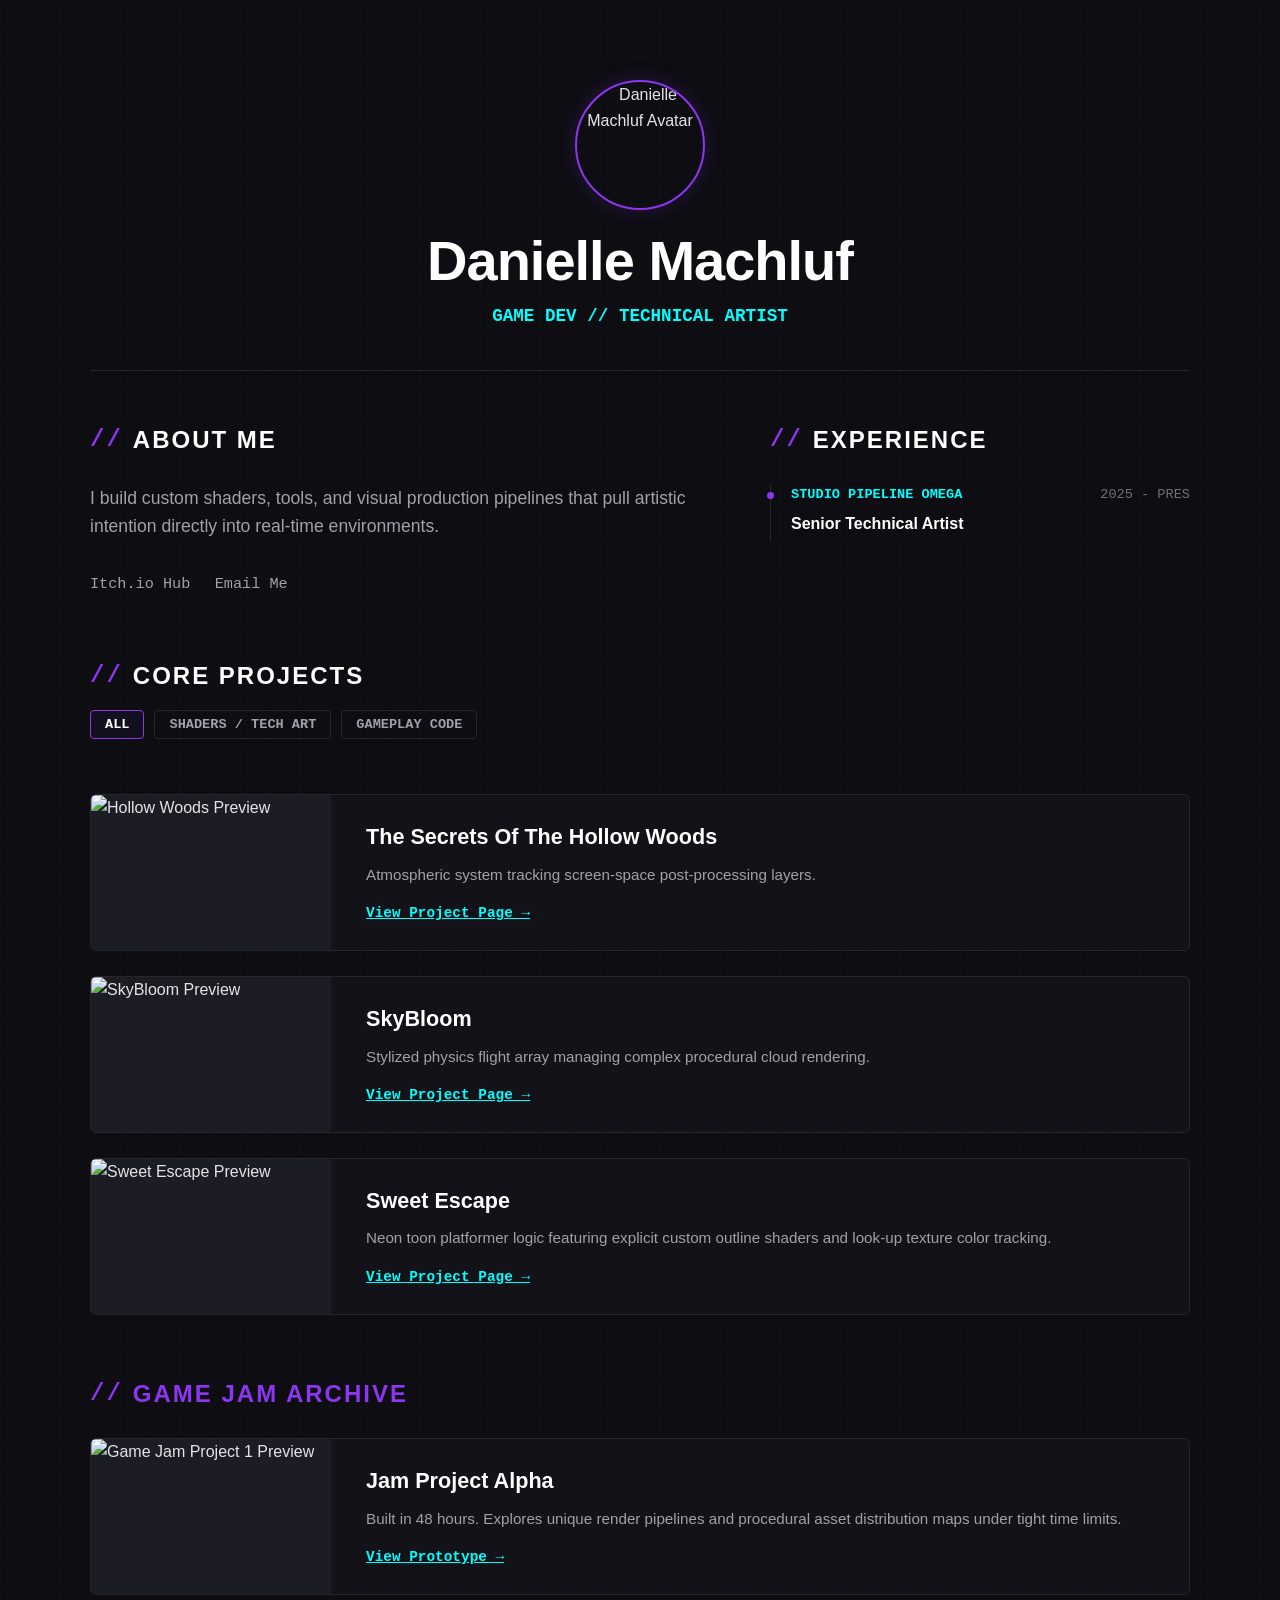
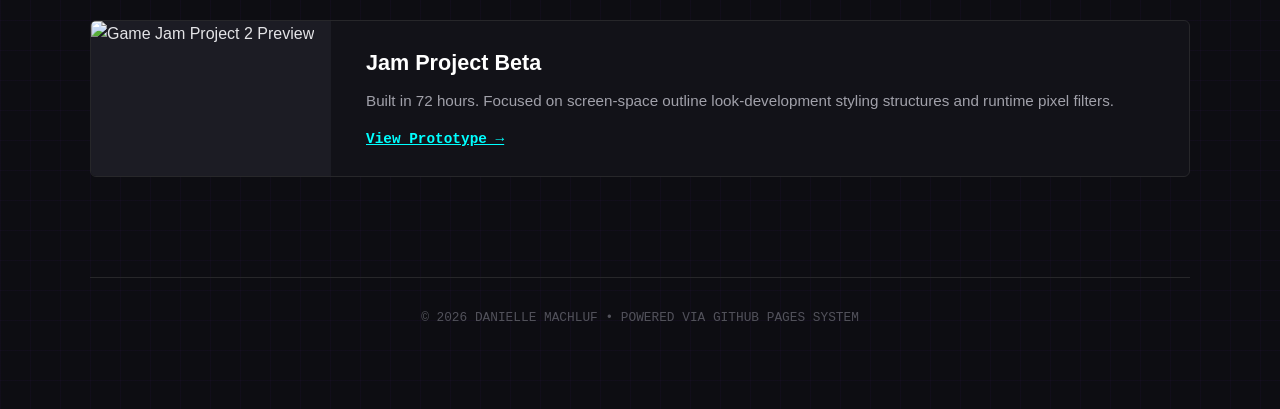
==== index.html @ 879dd8a0 "Update index.html" ====
<!DOCTYPE html>
<html lang="en">
<head>
    <meta charset="UTF-8">
    <meta name="viewport" content="width=device-width, initial-scale=1.0">
    <title>Danielle Machluf | Portfolio Hub</title>
    <link rel="stylesheet" href="style.css">
</head>
<body>
    <div class="portfolio-container">
        <!-- Top Branding Header -->
        <header>
            <div class="profile-avatar">
                <img src="assets/profile.jpg" alt="Danielle Machluf Avatar">
            </div>
            <div class="header-text">
                <h1>Danielle Machluf</h1>
                <div class="subtitle">Game Dev // Technical Artist</div>
            </div>
        </header>

        <!-- Intro & Experience Column Split -->
        <div class="intro-grid">
            <div class="intro-section">
                <h2>About Me</h2>
                <p class="bio-text">I build custom shaders, tools, and visual production pipelines that pull artistic intention directly into real-time environments.</p>
                <div class="matrix-links">
                    <a href="#" target="_blank">Itch.io Hub</a>
                    <a href="mailto:your-email@domain.com">Email Me</a>
                </div>
            </div>
            <div class="intro-section">
                <h2>Experience</h2>
                <div class="timeline-block">
                    <div class="timeline-node">
                        <div class="node-meta">
                            <span class="company-tag">STUDIO PIPELINE OMEGA</span>
                            <span class="date-tag">2025 - PRES</span>
                        </div>
                        <h4>Senior Technical Artist</h4>
                    </div>
                </div>
            </div>
        </div>

        <section>
            <div class="showcase-title">Core Projects</div>
            
            <!-- Portfolio Showcase & Filtering placed underneath the title header -->
            <div class="filter-terminal">
                <button class="filter-btn active" onclick="filterSelection('all')">ALL</button>
                <button class="filter-btn" onclick="filterSelection('shaders')">SHADERS / TECH ART</button>
                <button class="filter-btn" onclick="filterSelection('gameplay')">GAMEPLAY CODE</button>
            </div>

            <!-- Arcade Grid view layout -->
            <div class="arcade-grid">
                <div class="arcade-card filter-item shaders">
                    <div class="gif-thumbnail">
                        <img src="assets/hollow-woods.gif" alt="Hollow Woods Preview">
                    </div>
                    <div class="card-content">
                        <h3>The Secrets Of The Hollow Woods</h3>
                        <p>Atmospheric system tracking screen-space post-processing layers.</p>
                        <a href="hollow-woods.html" class="link-accent">View Project Page &rarr;</a>
                    </div>
                </div>

                <div class="arcade-card filter-item gameplay">
                    <div class="gif-thumbnail">
                        <img src="assets/skybloom.gif" alt="SkyBloom Preview">
                    </div>
                    <div class="card-content">
                        <h3>SkyBloom</h3>
                        <p>Stylized physics flight array managing complex procedural cloud rendering.</p>
                        <a href="skybloom.html" class="link-accent">View Project Page &rarr;</a>
                    </div>
                </div>

                <div class="arcade-card filter-item shaders">
                    <div class="gif-thumbnail">
                        <img src="assets/sweet-escape.gif" alt="Sweet Escape Preview">
                    </div>
                    <div class="card-content">
                        <h3>Sweet Escape</h3>
                        <p>Neon toon platformer logic featuring explicit custom outline shaders and look-up texture color tracking.</p>
                        <a href="sweet-escape.html" class="link-accent">View Project Page &rarr;</a>
                    </div>
                </div>
            </div>
        </section>

        <!-- Game Jam Archive System Row -->
        <section>
            <div class="showcase-title" style="color: #8d36f0;">Game Jam Archive</div>
            <div class="arcade-grid">
                <div class="arcade-card filter-item shaders">
                    <div class="gif-thumbnail">
                        <img src="assets/jam-project1.gif" alt="Game Jam Project 1 Preview">
                    </div>
                    <div class="card-content">
                        <h3>Jam Project Alpha</h3>
                        <p>Built in 48 hours. Explores unique render pipelines and procedural asset distribution maps under tight time limits.</p>
                        <a href="jam-alpha.html" class="link-accent">View Prototype &rarr;</a>
                    </div>
                </div>

                <div class="arcade-card filter-item gameplay">
                    <div class="gif-thumbnail">
                        <img src="assets/jam-project2.gif" alt="Game Jam Project 2 Preview">
                    </div>
                    <div class="card-content">
                        <h3>Jam Project Beta</h3>
                        <p>Built in 72 hours. Focused on screen-space outline look-development styling structures and runtime pixel filters.</p>
                        <a href="jam-beta.html" class="link-accent">View Prototype &rarr;</a>
                    </div>
                </div>
            </div>
        </section>

        <footer>
            © 2026 DANIELLE MACHLUF • POWERED VIA GITHUB PAGES SYSTEM
        </footer>
    </div>
    
    <script>
        function filterSelection(c) {
            var x = document.getElementsByClassName("filter-item");
            if (c == "all") c = "";
            for (var i = 0; i < x.length; i++) {
                x[i].classList.remove("show");
                if (x[i].className.indexOf(c) > -1) {
                    x[i].classList.add("show");
                }
            }
        }
        filterSelection("all");

        // Highlights the clicked button
        var btnContainer = document.querySelector(".filter-terminal");
        var btns = btnContainer.getElementsByClassName("filter-btn");
        for (var i = 0; i < btns.length; i++) {
            btns[i].addEventListener("click", function(){
                var current = btnContainer.getElementsByClassName("active");
                if (current.length > 0) {
                    current[0].classList.remove("active");
                }
                this.classList.add("active");
            });
        }
    </script>
</body>
</html>
---- style.css ----
/* ==========================================================================
   REFINE TECH ARTIST PORTFOLIO STRUCTURE
   ========================================================================== */

* {
    box-sizing: border-box;
    margin: 0;
    padding: 0;
}

body {
    background-color: #0d0d12;
    background-image: 
        linear-gradient(rgba(141, 54, 240, 0.04) 1px, transparent 1px),
        linear-gradient(90deg, rgba(141, 54, 240, 0.04) 1px, transparent 1px);
    background-size: 30px 30px;
    color: #e4e4e7;
    font-family: -apple-system, BlinkMacSystemFont, "Segoe UI", Roboto, Helvetica, Arial, sans-serif;
    line-height: 1.6;
    padding: 80px 20px;
    display: flex;
    justify-content: center;
}

.portfolio-container {
    max-width: 1100px;
    width: 100%;
}

/* Centered Header Layout & Circle Portrait */
header {
    display: flex;
    flex-direction: column;
    align-items: center;
    text-align: center;
    gap: 20px;
    padding-bottom: 40px;
    border-bottom: 1px solid #27272a;
    margin-bottom: 50px;
}

.profile-avatar {
    width: 130px;
    height: 130px;
    border: 2px solid #8d36f0;
    box-shadow: 0 0 20px rgba(141, 54, 240, 0.2);
    border-radius: 50%; /* Makes image a perfect circle */
    overflow: hidden;
    flex-shrink: 0;
}

.profile-avatar img {
    width: 100%;
    height: 100%;
    object-fit: cover;
}

.header-text h1 {
    font-size: 3.5rem;
    font-weight: 800;
    color: #fff;
    letter-spacing: -1px;
    line-height: 1.1;
    margin-bottom: 10px;
}

.subtitle {
    font-family: 'Courier New', monospace;
    font-size: 1.1rem;
    color: #00ffff;
    font-weight: bold;
    text-transform: uppercase;
}

/* Introduction & Experience Layout */
.intro-grid {
    display: grid;
    grid-template-columns: 1.2fr 0.8fr;
    gap: 50px;
    margin-bottom: 60px;
}

@media (max-width: 768px) {
    .intro-grid {
        grid-template-columns: 1fr;
        gap: 40px;
    }
}

.intro-section h2, .showcase-title {
    font-size: 1.5rem;
    font-weight: 700;
    text-transform: uppercase;
    letter-spacing: 2px;
    color: #fff;
    margin-bottom: 25px;
    display: flex;
    align-items: center;
    gap: 10px;
}

.intro-section h2::before, .showcase-title::before {
    content: '//';
    color: #8d36f0;
    font-family: 'Courier New', monospace;
}

.bio-text {
    font-size: 1.1rem;
    color: #a1a1aa;
    margin-bottom: 30px;
}

/* Timeline Layout */
.timeline-block {
    display: flex;
    flex-direction: column;
    gap: 25px;
}

.timeline-node {
    position: relative;
    padding-left: 20px;
    border-left: 1px solid #27272a;
}

.timeline-node::before {
    content: '';
    position: absolute;
    left: -4px;
    top: 8px;
    width: 7px;
    height: 7px;
    background-color: #8d36f0;
    border-radius: 50%;
}

.node-meta {
    display: flex;
    justify-content: space-between;
    font-size: 0.85rem;
    font-family: 'Courier New', monospace;
    margin-bottom: 5px;
}

.company-tag { color: #00ffff; font-weight: bold; }
.date-tag { color: #71717a; }
.timeline-node h4 { color: #fff; font-size: 1rem; margin-bottom: 5px; }

/* Filter Console placement details */
.filter-terminal {
    display: flex;
    gap: 10px;
    margin-bottom: 35px;
    margin-top: -10px; /* Snugs it closely up under the title */
    flex-wrap: wrap;
    padding-bottom: 20px;
}

.filter-btn {
    background: transparent;
    color: #a1a1aa;
    border: 1px solid #27272a;
    padding: 6px 14px;
    border-radius: 4px;
    font-family: 'Courier New', monospace;
    font-size: 0.85rem;
    font-weight: bold;
    cursor: pointer;
    transition: all 0.2s ease;
}

.filter-btn:hover, .filter-btn.active {
    color: #fff;
    border-color: #8d36f0;
    background-color: #12101e;
}

/* Horizontal Card Grid Layout with thumbnail slot */
.arcade-grid {
    display: grid;
    grid-template-columns: 1fr; /* Stacks cards linearly for horizontal span layout */
    gap: 25px;
    margin-bottom: 60px;
}

.filter-item { display: none; }
.filter-item.show { display: flex; }

.arcade-card {
    background: #121218;
    border: 1px solid #27272a;
    border-radius: 6px;
    overflow: hidden;
    text-decoration: none;
    display: flex; /* Aligns thumbnail next to content */
    align-items: stretch;
    transition: all 0.3s cubic-bezier(0.25, 0.8, 0.25, 1);
}

@media (max-width: 640px) {
    .arcade-card {
        flex-direction: column; /* Stack thumbnail on small screens */
    }
    .gif-thumbnail {
        width: 100% !important;
        height: 160px;
    }
}

.arcade-card:hover {
    transform: translateX(4px); /* Interactive slide effect */
    border-color: #8d36f0;
    box-shadow: 0 10px 30px rgba(141, 54, 240, 0.15);
}

.gif-thumbnail {
    width: 240px; /* Generous explicit width space for video/gif */
    background: #1c1c24;
    overflow: hidden;
    position: relative;
    flex-shrink: 0;
}

.gif-thumbnail img {
    width: 100%;
    height: 100%;
    object-fit: cover;
    transition: transform 0.5s ease;
}

.arcade-card:hover .gif-thumbnail img {
    transform: scale(1.04);
}

.card-content {
    padding: 25px;
    padding-left: 35px; /* Adds the requested empty breathing layout space to the right of thumbnail */
    display: flex;
    flex-direction: column;
    justify-content: center;
}

.arcade-card h3 {
    color: #fff;
    font-size: 1.35rem;
    font-weight: 600;
    margin-bottom: 8px;
}

.arcade-card p {
    color: #a1a1aa;
    font-size: 0.95rem;
    margin-bottom: 15px;
}

.link-accent {
    color: #00ffff;
    font-family: 'Courier New', monospace;
    font-weight: bold;
    font-size: 0.9rem;
}

.matrix-links a {
    color: #a1a1aa;
    text-decoration: none;
    font-family: 'Courier New', monospace;
    font-size: 0.95rem;
    display: inline-block;
    margin-right: 20px;
}
.matrix-links a:hover { color: #00ffff; }

footer {
    margin-top: 100px;
    text-align: center;
    font-family: 'Courier New', monospace;
    font-size: 0.8rem;
    color: #52525b;
    border-top: 1px solid #27272a;
    padding-top: 30px;
}
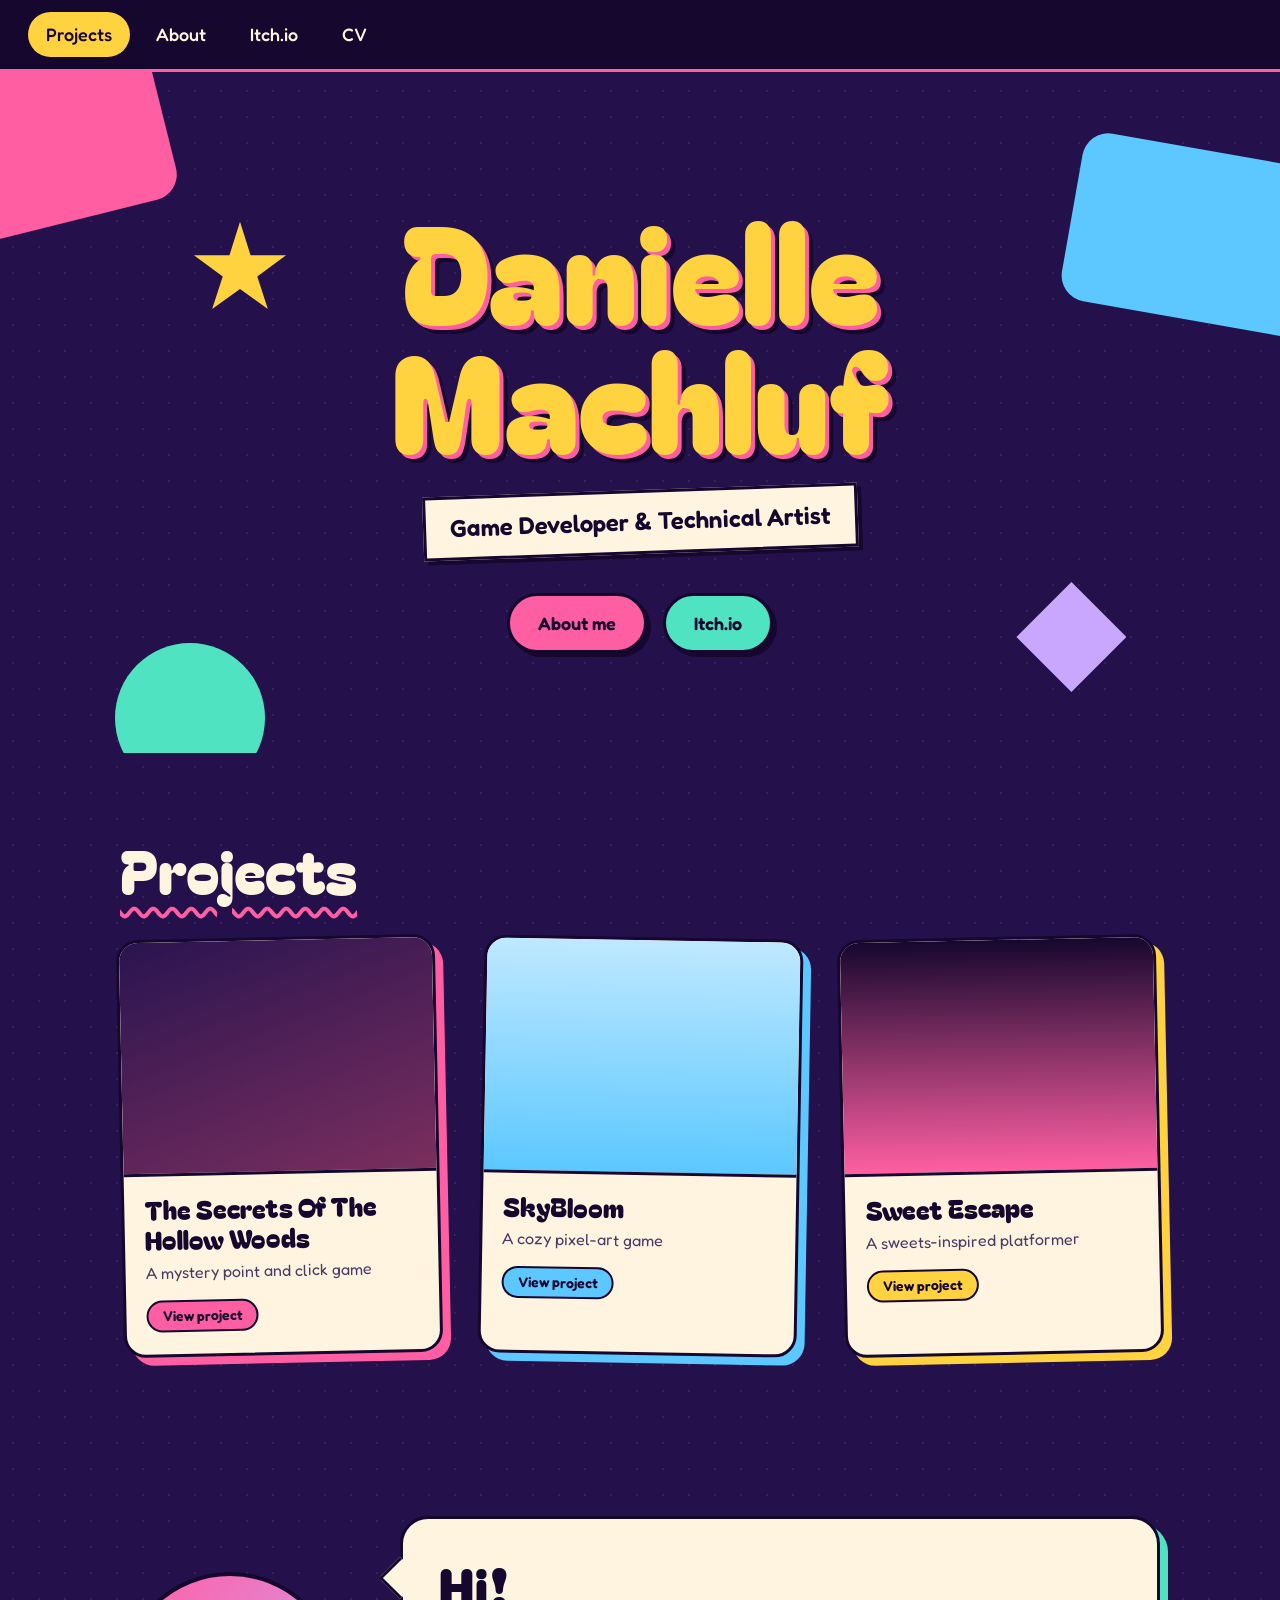
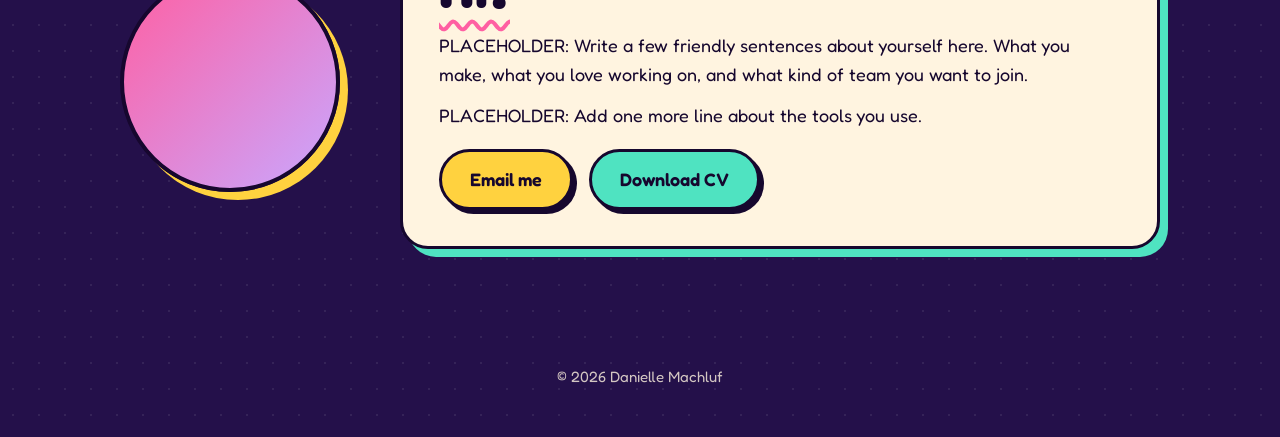
==== commit 95feade0: "Update index.html" ====
--- a/index.html
+++ b/index.html
@@ -1,153 +1,81 @@
 <!DOCTYPE html>
 <html lang="en">
 <head>
-    <meta charset="UTF-8">
-    <meta name="viewport" content="width=device-width, initial-scale=1.0">
-    <title>Danielle Machluf | Portfolio Hub</title>
-    <link rel="stylesheet" href="style.css">
+<meta charset="UTF-8">
+<meta name="viewport" content="width=device-width, initial-scale=1.0">
+<title>Danielle Machluf | Game Developer &amp; Technical Artist</title>
+<link rel="preconnect" href="https://fonts.googleapis.com">
+<link rel="preconnect" href="https://fonts.gstatic.com" crossorigin>
+<link href="https://fonts.googleapis.com/css2?family=Bagel+Fat+One&family=Fredoka:wght@400;500;600&display=swap" rel="stylesheet">
+<link rel="stylesheet" href="style.css">
 </head>
 <body>
-    <div class="portfolio-container">
-        <!-- Top Branding Header -->
-        <header>
-            <div class="profile-avatar">
-                <img src="assets/profile.jpg" alt="Danielle Machluf Avatar">
-            </div>
-            <div class="header-text">
-                <h1>Danielle Machluf</h1>
-                <div class="subtitle">Game Dev // Technical Artist</div>
-            </div>
-        </header>
+<!--
+  HOW TO EDIT THIS PAGE (you only ever change the words and file names):
+  1. Text: change the words between the tags, e.g. <h3>YOUR TITLE</h3>.
+  2. Images: put pictures/GIFs in a folder called "assets" and change the file name
+     after "url(assets/" in each card. Until the file exists you see a colored placeholder.
+  3. Links: change the web address inside href="..." (Itch.io, email, CV).
+-->
+<nav>
+  <a href="#projects" class="on">Projects</a>
+  <a href="#about">About</a>
+  <a href="https://itch.io" target="_blank" rel="noopener">Itch.io</a>
+  <a href="cv.pdf" target="_blank" rel="noopener">CV</a>
+</nav>
 
-        <!-- Intro & Experience Column Split -->
-        <div class="intro-grid">
-            <div class="intro-section">
-                <h2>About Me</h2>
-                <p class="bio-text">I build custom shaders, tools, and visual production pipelines that pull artistic intention directly into real-time environments.</p>
-                <div class="matrix-links">
-                    <a href="#" target="_blank">Itch.io Hub</a>
-                    <a href="mailto:your-email@domain.com">Email Me</a>
-                </div>
-            </div>
-            <div class="intro-section">
-                <h2>Experience</h2>
-                <div class="timeline-block">
-                    <div class="timeline-node">
-                        <div class="node-meta">
-                            <span class="company-tag">STUDIO PIPELINE OMEGA</span>
-                            <span class="date-tag">2025 - PRES</span>
-                        </div>
-                        <h4>Senior Technical Artist</h4>
-                    </div>
-                </div>
-            </div>
+<header class="hero">
+  <div class="deco d1" aria-hidden="true"></div><div class="deco d2" aria-hidden="true"></div>
+  <div class="deco d3" aria-hidden="true"></div><div class="deco d4" aria-hidden="true"></div>
+  <div class="deco d5" aria-hidden="true"></div>
+  <h1>Danielle<br>Machluf</h1>
+  <div class="tape">Game Developer &amp; Technical Artist</div>
+  <div class="btns">
+    <a class="btn" href="#about">About me</a>
+    <a class="btn mint" href="https://itch.io" target="_blank" rel="noopener">Itch.io</a>
+  </div>
+</header>
+
+<main class="wrap">
+  <section id="projects">
+    <h2>Projects</h2>
+    <div class="grid">
+
+      <!-- PROJECT CARD: copy a whole <a>...</a> block to add another project -->
+      <a class="card" href="hollow-woods.html" style="--accent:#FF5FA2">
+        <div class="thumb" style="--img:url(assets/hollow-woods.gif);--fb:linear-gradient(160deg,#2A1450,#7A2E5E)"></div>
+        <div class="info"><h3>The Secrets Of The Hollow Woods</h3><p>A mystery point and click game</p><span class="chip">View project</span></div>
+      </a>
+
+      <a class="card" href="skybloom.html" style="--accent:#5CC8FF">
+        <div class="thumb" style="--img:url(assets/skybloom.gif);--fb:linear-gradient(180deg,#BFE8FF,#5CC8FF)"></div>
+        <div class="info"><h3>SkyBloom</h3><p>A cozy pixel-art game</p><span class="chip">View project</span></div>
+      </a>
+
+      <a class="card" href="sweet-escape.html" style="--accent:#FFD23F">
+        <div class="thumb" style="--img:url(assets/sweet-escape.gif);--fb:linear-gradient(180deg,#16072E,#FF5FA2)"></div>
+        <div class="info"><h3>Sweet Escape</h3><p>A sweets-inspired platformer</p><span class="chip">View project</span></div>
+      </a>
+
+    </div>
+  </section>
+
+  <section id="about">
+    <div class="about">
+      <div class="avatar" role="img" aria-label="Photo of Danielle"></div>
+      <div class="bubble">
+        <h2>Hi!</h2>
+        <p>PLACEHOLDER: Write a few friendly sentences about yourself here. What you make, what you love working on, and what kind of team you want to join.</p>
+        <p>PLACEHOLDER: Add one more line about the tools you use.</p>
+        <div class="btns">
+          <a class="btn yellow" href="mailto:your-email@example.com">Email me</a>
+          <a class="btn mint" href="cv.pdf" target="_blank" rel="noopener">Download CV</a>
         </div>
+      </div>
+    </div>
+  </section>
+</main>
 
-        <section>
-            <div class="showcase-title">Core Projects</div>
-            
-            <!-- Portfolio Showcase & Filtering placed underneath the title header -->
-            <div class="filter-terminal">
-                <button class="filter-btn active" onclick="filterSelection('all')">ALL</button>
-                <button class="filter-btn" onclick="filterSelection('shaders')">SHADERS / TECH ART</button>
-                <button class="filter-btn" onclick="filterSelection('gameplay')">GAMEPLAY CODE</button>
-            </div>
-
-            <!-- Arcade Grid view layout -->
-            <div class="arcade-grid">
-                <div class="arcade-card filter-item shaders">
-                    <div class="gif-thumbnail">
-                        <img src="assets/hollow-woods.gif" alt="Hollow Woods Preview">
-                    </div>
-                    <div class="card-content">
-                        <h3>The Secrets Of The Hollow Woods</h3>
-                        <p>Atmospheric system tracking screen-space post-processing layers.</p>
-                        <a href="hollow-woods.html" class="link-accent">View Project Page &rarr;</a>
-                    </div>
-                </div>
-
-                <div class="arcade-card filter-item gameplay">
-                    <div class="gif-thumbnail">
-                        <img src="assets/skybloom.gif" alt="SkyBloom Preview">
-                    </div>
-                    <div class="card-content">
-                        <h3>SkyBloom</h3>
-                        <p>Stylized physics flight array managing complex procedural cloud rendering.</p>
-                        <a href="skybloom.html" class="link-accent">View Project Page &rarr;</a>
-                    </div>
-                </div>
-
-                <div class="arcade-card filter-item shaders">
-                    <div class="gif-thumbnail">
-                        <img src="assets/sweet-escape.gif" alt="Sweet Escape Preview">
-                    </div>
-                    <div class="card-content">
-                        <h3>Sweet Escape</h3>
-                        <p>Neon toon platformer logic featuring explicit custom outline shaders and look-up texture color tracking.</p>
-                        <a href="sweet-escape.html" class="link-accent">View Project Page &rarr;</a>
-                    </div>
-                </div>
-            </div>
-        </section>
-
-        <!-- Game Jam Archive System Row -->
-        <section>
-            <div class="showcase-title" style="color: #8d36f0;">Game Jam Archive</div>
-            <div class="arcade-grid">
-                <div class="arcade-card filter-item shaders">
-                    <div class="gif-thumbnail">
-                        <img src="assets/jam-project1.gif" alt="Game Jam Project 1 Preview">
-                    </div>
-                    <div class="card-content">
-                        <h3>Jam Project Alpha</h3>
-                        <p>Built in 48 hours. Explores unique render pipelines and procedural asset distribution maps under tight time limits.</p>
-                        <a href="jam-alpha.html" class="link-accent">View Prototype &rarr;</a>
-                    </div>
-                </div>
-
-                <div class="arcade-card filter-item gameplay">
-                    <div class="gif-thumbnail">
-                        <img src="assets/jam-project2.gif" alt="Game Jam Project 2 Preview">
-                    </div>
-                    <div class="card-content">
-                        <h3>Jam Project Beta</h3>
-                        <p>Built in 72 hours. Focused on screen-space outline look-development styling structures and runtime pixel filters.</p>
-                        <a href="jam-beta.html" class="link-accent">View Prototype &rarr;</a>
-                    </div>
-                </div>
-            </div>
-        </section>
-
-        <footer>
-            © 2026 DANIELLE MACHLUF • POWERED VIA GITHUB PAGES SYSTEM
-        </footer>
-    </div>
-    
-    <script>
-        function filterSelection(c) {
-            var x = document.getElementsByClassName("filter-item");
-            if (c == "all") c = "";
-            for (var i = 0; i < x.length; i++) {
-                x[i].classList.remove("show");
-                if (x[i].className.indexOf(c) > -1) {
-                    x[i].classList.add("show");
-                }
-            }
-        }
-        filterSelection("all");
-
-        // Highlights the clicked button
-        var btnContainer = document.querySelector(".filter-terminal");
-        var btns = btnContainer.getElementsByClassName("filter-btn");
-        for (var i = 0; i < btns.length; i++) {
-            btns[i].addEventListener("click", function(){
-                var current = btnContainer.getElementsByClassName("active");
-                if (current.length > 0) {
-                    current[0].classList.remove("active");
-                }
-                this.classList.add("active");
-            });
-        }
-    </script>
+<footer>© 2026 Danielle Machluf</footer>
 </body>
 </html>
--- a/style.css
+++ b/style.css
@@ -1,282 +1,89 @@
-/* ==========================================================================
-   REFINE TECH ARTIST PORTFOLIO STRUCTURE
-   ========================================================================== */
+/* ===== COLORS: change these and the whole site changes ===== */
+:root{
+  --bg:#24104A; --ink:#16072E; --cream:#FFF4E0;
+  --pink:#FF5FA2; --yellow:#FFD23F; --mint:#4FE3C1; --sky:#5CC8FF; --lilac:#C9A7FF;
+  --accent:var(--pink);
+  --display:"Bagel Fat One","Fredoka","Trebuchet MS",system-ui,sans-serif;
+  --body:"Fredoka","Trebuchet MS",system-ui,sans-serif;
+}
+*,*::before,*::after{box-sizing:border-box}
+html{scroll-behavior:smooth;scroll-padding-top:70px}
+body{margin:0;background:var(--bg) radial-gradient(rgba(255,255,255,.08) 1.5px,transparent 1.5px) 0 0/26px 26px;color:var(--cream);font:400 18px/1.6 var(--body);overflow-x:hidden}
+a{color:inherit}
+:focus-visible{outline:3px solid var(--yellow);outline-offset:3px}
+.wrap{max-width:1120px;margin:0 auto;padding:0 clamp(16px,4vw,40px)}
 
-* {
-    box-sizing: border-box;
-    margin: 0;
-    padding: 0;
-}
+/* ===== Top bar ===== */
+nav{position:sticky;top:0;z-index:20;display:flex;gap:8px;align-items:center;padding:12px clamp(14px,3vw,28px);background:var(--ink);border-bottom:3px solid var(--pink);overflow-x:auto}
+nav a{flex:none;text-decoration:none;font-weight:500;padding:6px 16px;border-radius:999px;border:2px solid transparent}
+nav a:hover{border-color:var(--yellow);color:var(--yellow)}
+nav a.on{background:var(--yellow);color:var(--ink)}
 
-body {
-    background-color: #0d0d12;
-    background-image: 
-        linear-gradient(rgba(141, 54, 240, 0.04) 1px, transparent 1px),
-        linear-gradient(90deg, rgba(141, 54, 240, 0.04) 1px, transparent 1px);
-    background-size: 30px 30px;
-    color: #e4e4e7;
-    font-family: -apple-system, BlinkMacSystemFont, "Segoe UI", Roboto, Helvetica, Arial, sans-serif;
-    line-height: 1.6;
-    padding: 80px 20px;
-    display: flex;
-    justify-content: center;
-}
+/* ===== Buttons and labels ===== */
+.btns{display:flex;gap:16px;justify-content:center;flex-wrap:wrap}
+.btn{display:inline-block;padding:13px 28px;border-radius:999px;border:3px solid var(--ink);background:var(--pink);color:var(--ink);font-weight:600;text-decoration:none;box-shadow:4px 4px 0 var(--ink);transition:transform .15s,box-shadow .15s}
+.btn:hover{transform:translate(-2px,-2px);box-shadow:6px 6px 0 var(--ink)}
+.btn.mint{background:var(--mint)} .btn.yellow{background:var(--yellow)}
+.tape{display:inline-block;padding:10px 24px;background:var(--cream);color:var(--ink);border:3px solid var(--ink);font-weight:600;font-size:clamp(17px,2.4vw,24px);transform:rotate(-2deg);box-shadow:4px 4px 0 var(--ink)}
+h2{font-family:var(--display);font-weight:400;font-size:clamp(36px,6vw,60px);line-height:1.2;margin:0 0 32px;text-decoration:underline wavy var(--accent) 4px;text-underline-offset:12px}
+section{padding:clamp(40px,7vw,80px) 0}
 
-.portfolio-container {
-    max-width: 1100px;
-    width: 100%;
-}
+/* ===== Home: top of the page ===== */
+.hero{position:relative;text-align:center;padding:clamp(64px,12vw,130px) 20px clamp(56px,9vw,100px);overflow:hidden}
+.hero>*:not(.deco){position:relative;z-index:2}
+.hero h1{font-family:var(--display);font-weight:400;font-size:clamp(52px,11.5vw,136px);line-height:.95;margin:0;color:var(--yellow);text-shadow:4px 4px 0 var(--pink),8px 8px 0 var(--ink)}
+.hero .tape{margin:30px 0 38px}
+.deco{position:absolute;z-index:1;pointer-events:none;animation:bob 6s ease-in-out infinite}
+.d1{width:210px;height:210px;background:var(--pink);top:-60px;left:-50px;transform:rotate(-14deg);border-radius:26px}
+.d2{width:300px;height:170px;background:var(--sky);top:12%;right:-90px;transform:rotate(10deg);border-radius:26px;animation-delay:-2s}
+.d3{width:150px;height:150px;background:var(--mint);bottom:-40px;left:9%;border-radius:50%;animation-delay:-4s}
+.d4{width:96px;height:96px;background:var(--yellow);top:22%;left:15%;clip-path:polygon(50% 0,61% 35%,98% 35%,68% 57%,79% 91%,50% 70%,21% 91%,32% 57%,2% 35%,39% 35%);animation-delay:-1s}
+.d5{width:110px;height:110px;background:var(--lilac);bottom:9%;right:12%;clip-path:polygon(50% 0,100% 50%,50% 100%,0 50%);animation-delay:-3s}
+@keyframes bob{50%{translate:0 -12px}}
 
-/* Centered Header Layout & Circle Portrait */
-header {
-    display: flex;
-    flex-direction: column;
-    align-items: center;
-    text-align: center;
-    gap: 20px;
-    padding-bottom: 40px;
-    border-bottom: 1px solid #27272a;
-    margin-bottom: 50px;
-}
+/* ===== Project cards (home) ===== */
+.grid{display:grid;grid-template-columns:repeat(auto-fit,minmax(min(100%,290px),1fr));gap:clamp(26px,3.5vw,42px)}
+.card{display:flex;flex-direction:column;text-decoration:none;color:var(--ink);background:var(--cream);border:3px solid var(--ink);border-radius:22px;overflow:hidden;box-shadow:8px 8px 0 var(--accent);transition:transform .2s,box-shadow .2s}
+.card:nth-child(odd){transform:rotate(-1.2deg)}
+.card:nth-child(even){transform:rotate(1deg)}
+.card:hover{transform:rotate(0) translateY(-6px);box-shadow:12px 14px 0 var(--accent)}
+.thumb{aspect-ratio:4/3;background:var(--img) center/cover,var(--fb);border-bottom:3px solid var(--ink)}
+.info{padding:18px 20px 22px}
+.info h3{font-family:var(--display);font-weight:400;font-size:26px;line-height:1.15;margin:0 0 6px}
+.info p{margin:0 0 14px;font-size:16px;color:#4A3A66}
+.chip{display:inline-block;background:var(--accent);border:2px solid var(--ink);border-radius:999px;padding:3px 14px;font-weight:600;font-size:14px}
 
-.profile-avatar {
-    width: 130px;
-    height: 130px;
-    border: 2px solid #8d36f0;
-    box-shadow: 0 0 20px rgba(141, 54, 240, 0.2);
-    border-radius: 50%; /* Makes image a perfect circle */
-    overflow: hidden;
-    flex-shrink: 0;
-}
+/* ===== About ===== */
+.about{display:flex;gap:clamp(28px,5vw,60px);align-items:center;flex-wrap:wrap}
+.avatar{flex:none;width:clamp(150px,22vw,220px);aspect-ratio:1;border-radius:50%;border:4px solid var(--ink);box-shadow:8px 8px 0 var(--yellow);background:url(assets/profile.jpg) center/cover,linear-gradient(135deg,var(--pink),var(--lilac))}
+.bubble{position:relative;flex:1 1 320px;background:var(--cream);color:var(--ink);border:3px solid var(--ink);border-radius:28px;padding:clamp(22px,4vw,36px);box-shadow:8px 8px 0 var(--mint)}
+.bubble::before{content:"";position:absolute;left:-18px;top:44px;width:30px;height:30px;background:var(--cream);border-left:3px solid var(--ink);border-bottom:3px solid var(--ink);transform:rotate(45deg)}
+.bubble h2{font-size:clamp(34px,5vw,52px);margin-bottom:14px}
+.bubble p{margin:0 0 12px}
+.bubble .btns{justify-content:flex-start;margin-top:20px}
+@media (max-width:700px){.bubble::before{display:none}}
 
-.profile-avatar img {
-    width: 100%;
-    height: 100%;
-    object-fit: cover;
-}
+/* ===== Project pages ===== */
+.proj{padding-top:28px;padding-bottom:60px}
+.back{display:inline-block;margin-bottom:18px;text-decoration:none;font-weight:500;padding:6px 16px;border-radius:999px;border:2px solid var(--cream)}
+.back:hover{background:var(--cream);color:var(--ink)}
+.proj h1{font-family:var(--display);font-weight:400;font-size:clamp(40px,8vw,92px);line-height:1;margin:0;color:var(--accent);text-shadow:4px 4px 0 var(--ink)}
+.proj .tape{margin:22px 0 34px}
+.frame{border:4px solid var(--ink);border-radius:24px;aspect-ratio:16/9;background:var(--img) center/cover,var(--fb);box-shadow:10px 10px 0 var(--accent)}
+.meta{display:flex;flex-wrap:wrap;gap:16px;margin:44px 0 0;padding:0;list-style:none}
+.meta li{background:var(--cream);color:var(--ink);border:3px solid var(--ink);border-radius:16px;padding:8px 18px;box-shadow:4px 4px 0 var(--accent);font-weight:500}
+.meta b{display:block;font-size:13px;opacity:.65;font-weight:500}
+.note{max-width:760px;margin:44px 0;background:var(--cream);color:var(--ink);border:3px solid var(--ink);border-radius:24px;padding:clamp(22px,4vw,36px);box-shadow:8px 8px 0 var(--accent)}
+.note h2{font-size:clamp(28px,4vw,40px);margin-bottom:16px}
+.note p,.note li{margin:0 0 12px}
+.note ul{padding-left:22px;margin:0 0 6px}
+.gallery{display:grid;grid-template-columns:repeat(auto-fit,minmax(min(100%,340px),1fr));gap:28px}
+.gallery .frame{box-shadow:6px 6px 0 var(--accent)}
+.next{display:block;margin-top:60px;padding:26px;text-align:center;text-decoration:none;background:var(--accent);color:var(--ink);border:3px solid var(--ink);border-radius:24px;box-shadow:8px 8px 0 var(--ink);transition:transform .2s}
+.next:hover{transform:translateY(-4px)}
+.next span{display:block;font-weight:500}
+.next strong{font-family:var(--display);font-weight:400;font-size:clamp(24px,4vw,36px)}
+footer{text-align:center;padding:36px 20px 48px;opacity:.8;font-size:15px}
 
-.header-text h1 {
-    font-size: 3.5rem;
-    font-weight: 800;
-    color: #fff;
-    letter-spacing: -1px;
-    line-height: 1.1;
-    margin-bottom: 10px;
-}
-
-.subtitle {
-    font-family: 'Courier New', monospace;
-    font-size: 1.1rem;
-    color: #00ffff;
-    font-weight: bold;
-    text-transform: uppercase;
-}
-
-/* Introduction & Experience Layout */
-.intro-grid {
-    display: grid;
-    grid-template-columns: 1.2fr 0.8fr;
-    gap: 50px;
-    margin-bottom: 60px;
-}
-
-@media (max-width: 768px) {
-    .intro-grid {
-        grid-template-columns: 1fr;
-        gap: 40px;
-    }
-}
-
-.intro-section h2, .showcase-title {
-    font-size: 1.5rem;
-    font-weight: 700;
-    text-transform: uppercase;
-    letter-spacing: 2px;
-    color: #fff;
-    margin-bottom: 25px;
-    display: flex;
-    align-items: center;
-    gap: 10px;
-}
-
-.intro-section h2::before, .showcase-title::before {
-    content: '//';
-    color: #8d36f0;
-    font-family: 'Courier New', monospace;
-}
-
-.bio-text {
-    font-size: 1.1rem;
-    color: #a1a1aa;
-    margin-bottom: 30px;
-}
-
-/* Timeline Layout */
-.timeline-block {
-    display: flex;
-    flex-direction: column;
-    gap: 25px;
-}
-
-.timeline-node {
-    position: relative;
-    padding-left: 20px;
-    border-left: 1px solid #27272a;
-}
-
-.timeline-node::before {
-    content: '';
-    position: absolute;
-    left: -4px;
-    top: 8px;
-    width: 7px;
-    height: 7px;
-    background-color: #8d36f0;
-    border-radius: 50%;
-}
-
-.node-meta {
-    display: flex;
-    justify-content: space-between;
-    font-size: 0.85rem;
-    font-family: 'Courier New', monospace;
-    margin-bottom: 5px;
-}
-
-.company-tag { color: #00ffff; font-weight: bold; }
-.date-tag { color: #71717a; }
-.timeline-node h4 { color: #fff; font-size: 1rem; margin-bottom: 5px; }
-
-/* Filter Console placement details */
-.filter-terminal {
-    display: flex;
-    gap: 10px;
-    margin-bottom: 35px;
-    margin-top: -10px; /* Snugs it closely up under the title */
-    flex-wrap: wrap;
-    padding-bottom: 20px;
-}
-
-.filter-btn {
-    background: transparent;
-    color: #a1a1aa;
-    border: 1px solid #27272a;
-    padding: 6px 14px;
-    border-radius: 4px;
-    font-family: 'Courier New', monospace;
-    font-size: 0.85rem;
-    font-weight: bold;
-    cursor: pointer;
-    transition: all 0.2s ease;
-}
-
-.filter-btn:hover, .filter-btn.active {
-    color: #fff;
-    border-color: #8d36f0;
-    background-color: #12101e;
-}
-
-/* Horizontal Card Grid Layout with thumbnail slot */
-.arcade-grid {
-    display: grid;
-    grid-template-columns: 1fr; /* Stacks cards linearly for horizontal span layout */
-    gap: 25px;
-    margin-bottom: 60px;
-}
-
-.filter-item { display: none; }
-.filter-item.show { display: flex; }
-
-.arcade-card {
-    background: #121218;
-    border: 1px solid #27272a;
-    border-radius: 6px;
-    overflow: hidden;
-    text-decoration: none;
-    display: flex; /* Aligns thumbnail next to content */
-    align-items: stretch;
-    transition: all 0.3s cubic-bezier(0.25, 0.8, 0.25, 1);
-}
-
-@media (max-width: 640px) {
-    .arcade-card {
-        flex-direction: column; /* Stack thumbnail on small screens */
-    }
-    .gif-thumbnail {
-        width: 100% !important;
-        height: 160px;
-    }
-}
-
-.arcade-card:hover {
-    transform: translateX(4px); /* Interactive slide effect */
-    border-color: #8d36f0;
-    box-shadow: 0 10px 30px rgba(141, 54, 240, 0.15);
-}
-
-.gif-thumbnail {
-    width: 240px; /* Generous explicit width space for video/gif */
-    background: #1c1c24;
-    overflow: hidden;
-    position: relative;
-    flex-shrink: 0;
-}
-
-.gif-thumbnail img {
-    width: 100%;
-    height: 100%;
-    object-fit: cover;
-    transition: transform 0.5s ease;
-}
-
-.arcade-card:hover .gif-thumbnail img {
-    transform: scale(1.04);
-}
-
-.card-content {
-    padding: 25px;
-    padding-left: 35px; /* Adds the requested empty breathing layout space to the right of thumbnail */
-    display: flex;
-    flex-direction: column;
-    justify-content: center;
-}
-
-.arcade-card h3 {
-    color: #fff;
-    font-size: 1.35rem;
-    font-weight: 600;
-    margin-bottom: 8px;
-}
-
-.arcade-card p {
-    color: #a1a1aa;
-    font-size: 0.95rem;
-    margin-bottom: 15px;
-}
-
-.link-accent {
-    color: #00ffff;
-    font-family: 'Courier New', monospace;
-    font-weight: bold;
-    font-size: 0.9rem;
-}
-
-.matrix-links a {
-    color: #a1a1aa;
-    text-decoration: none;
-    font-family: 'Courier New', monospace;
-    font-size: 0.95rem;
-    display: inline-block;
-    margin-right: 20px;
-}
-.matrix-links a:hover { color: #00ffff; }
-
-footer {
-    margin-top: 100px;
-    text-align: center;
-    font-family: 'Courier New', monospace;
-    font-size: 0.8rem;
-    color: #52525b;
-    border-top: 1px solid #27272a;
-    padding-top: 30px;
-}
+@media (max-width:560px){.btn{padding:12px 22px}}
+@media (prefers-reduced-motion:reduce){*{animation:none!important;transition:none!important;scroll-behavior:auto!important}}
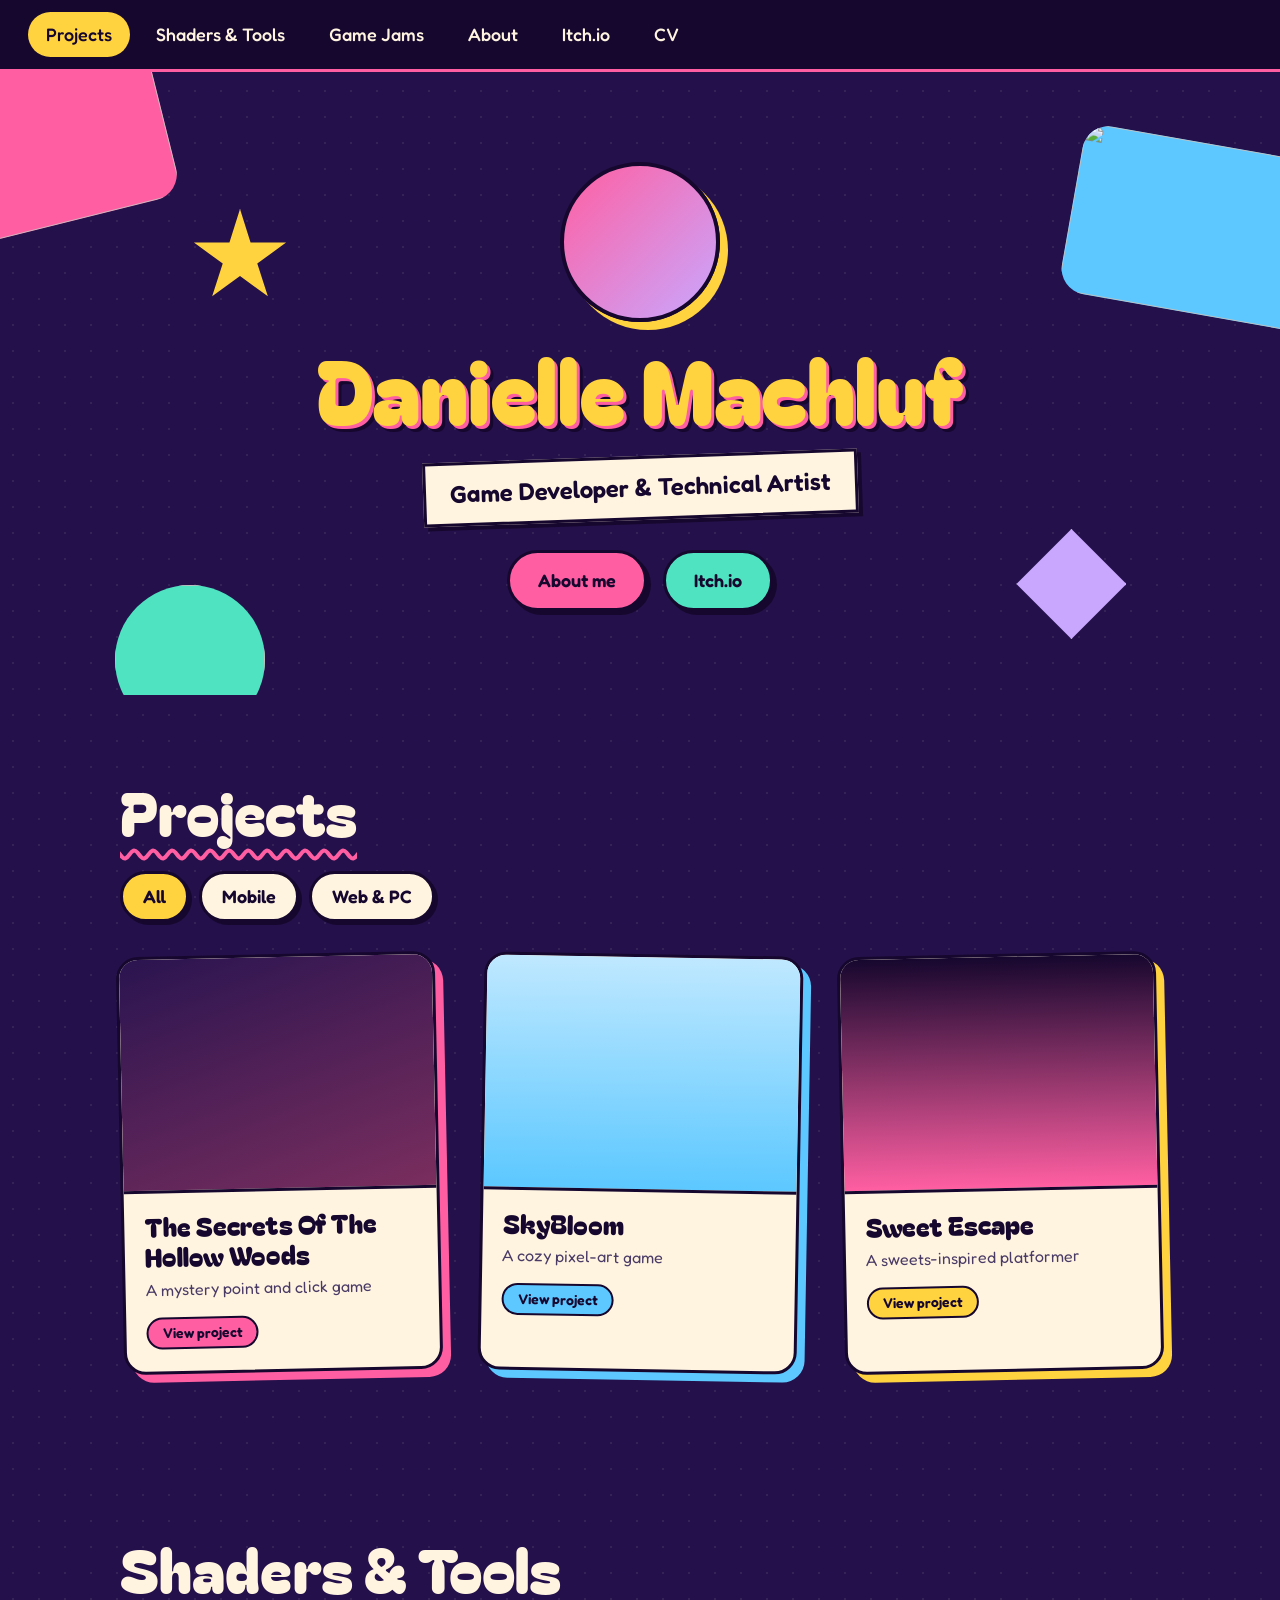
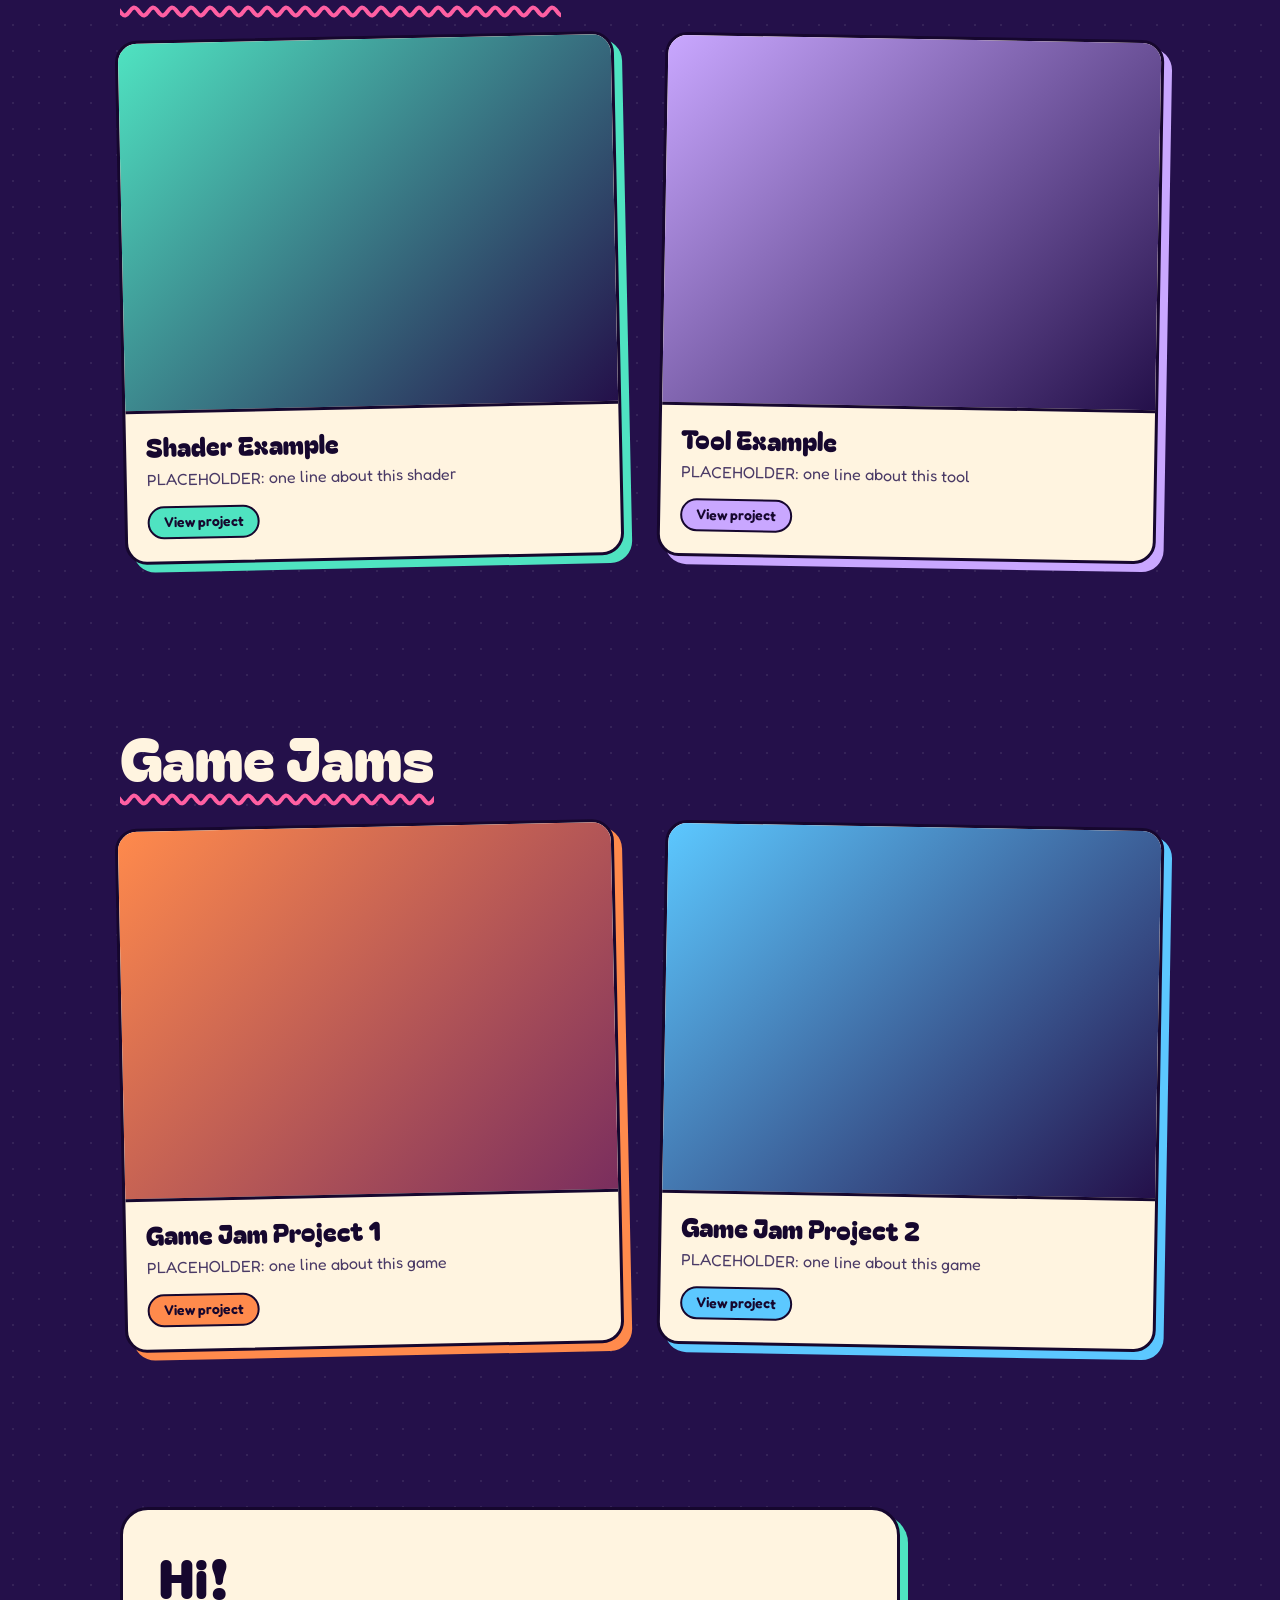
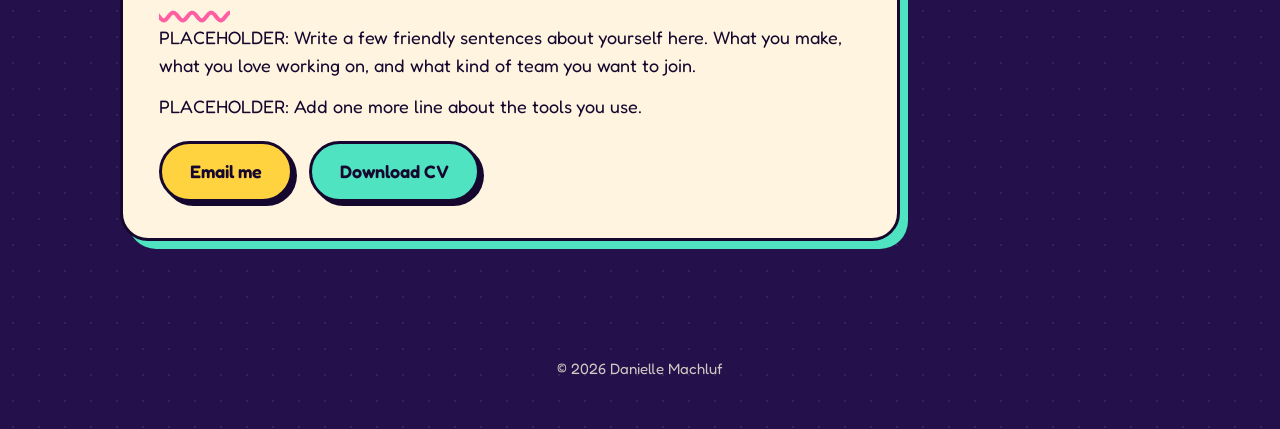
==== commit b745e2bc: "added game jam and shaders and tools" ====
--- a/index.html
+++ b/index.html
@@ -1,34 +1,42 @@
 <!DOCTYPE html>
 <html lang="en">
 <head>
-<meta charset="UTF-8">
-<meta name="viewport" content="width=device-width, initial-scale=1.0">
-<title>Danielle Machluf | Game Developer &amp; Technical Artist</title>
-<link rel="preconnect" href="https://fonts.googleapis.com">
-<link rel="preconnect" href="https://fonts.gstatic.com" crossorigin>
-<link href="https://fonts.googleapis.com/css2?family=Bagel+Fat+One&family=Fredoka:wght@400;500;600&display=swap" rel="stylesheet">
-<link rel="stylesheet" href="style.css">
+  <meta charset="UTF-8">
+  <meta name="viewport" content="width=device-width, initial-scale=1.0">
+  <title>Danielle Machluf | Game Developer &amp; Technical Artist</title>
+  <link rel="preconnect" href="https://fonts.googleapis.com">
+  <link rel="preconnect" href="https://fonts.gstatic.com" crossorigin>
+  <link href="https://fonts.googleapis.com/css2?family=Bagel+Fat+One&family=Fredoka:wght@400;500;600&display=swap" rel="stylesheet">
+  <link rel="stylesheet" href="style.css">
 </head>
 <body>
 <!--
-  HOW TO EDIT THIS PAGE (you only ever change the words and file names):
+  HOW TO EDIT THIS PAGE (you only change words and file names):
   1. Text: change the words between the tags, e.g. <h3>YOUR TITLE</h3>.
   2. Images: put pictures/GIFs in a folder called "assets" and change the file name
      after "url(assets/" in each card. Until the file exists you see a colored placeholder.
-  3. Links: change the web address inside href="..." (Itch.io, email, CV).
+  3. Floating shapes: add your own illustrations (transparent PNGs) named
+     assets/deco-1.png ... assets/deco-5.png. Missing ones show colored shapes instead.
+  4. Filter: on each game card, data-platform can be "pc", "mobile", or "pc mobile" for both.
+  5. Links: change the web address inside href="..." (Itch.io, email, CV).
 -->
 <nav>
   <a href="#projects" class="on">Projects</a>
+  <a href="#tools">Shaders &amp; Tools</a>
+  <a href="#jams">Game Jams</a>
   <a href="#about">About</a>
   <a href="https://itch.io" target="_blank" rel="noopener">Itch.io</a>
   <a href="cv.pdf" target="_blank" rel="noopener">CV</a>
 </nav>
 
 <header class="hero">
-  <div class="deco d1" aria-hidden="true"></div><div class="deco d2" aria-hidden="true"></div>
-  <div class="deco d3" aria-hidden="true"></div><div class="deco d4" aria-hidden="true"></div>
-  <div class="deco d5" aria-hidden="true"></div>
-  <h1>Danielle<br>Machluf</h1>
+  <img class="deco d1" src="assets/deco-1.png" alt="" aria-hidden="true" onerror="this.classList.add('shape');this.removeAttribute('src')">
+  <img class="deco d2" src="assets/deco-2.png" alt="" aria-hidden="true" onerror="this.classList.add('shape');this.removeAttribute('src')">
+  <img class="deco d3" src="assets/deco-3.png" alt="" aria-hidden="true" onerror="this.classList.add('shape');this.removeAttribute('src')">
+  <img class="deco d4" src="assets/deco-4.png" alt="" aria-hidden="true" onerror="this.classList.add('shape');this.removeAttribute('src')">
+  <img class="deco d5" src="assets/deco-5.png" alt="" aria-hidden="true" onerror="this.classList.add('shape');this.removeAttribute('src')">
+  <div class="avatar" role="img" aria-label="Photo of Danielle"></div>
+  <h1>Danielle Machluf</h1>
   <div class="tape">Game Developer &amp; Technical Artist</div>
   <div class="btns">
     <a class="btn" href="#about">About me</a>
@@ -39,30 +47,63 @@
 <main class="wrap">
   <section id="projects">
     <h2>Projects</h2>
+    <div class="filters">
+      <button data-filter="all" aria-pressed="true">All</button>
+      <button data-filter="mobile" aria-pressed="false">Mobile</button>
+      <button data-filter="pc" aria-pressed="false">Web &amp; PC</button>
+    </div>
+    <p class="empty-note" id="none" hidden>Nothing here yet.</p>
     <div class="grid">
-
       <!-- PROJECT CARD: copy a whole <a>...</a> block to add another project -->
-      <a class="card" href="hollow-woods.html" style="--accent:#FF5FA2">
+      <a class="card" href="hollow-woods.html" style="--accent:#FF5FA2" data-platform="pc">
         <div class="thumb" style="--img:url(assets/hollow-woods.gif);--fb:linear-gradient(160deg,#2A1450,#7A2E5E)"></div>
         <div class="info"><h3>The Secrets Of The Hollow Woods</h3><p>A mystery point and click game</p><span class="chip">View project</span></div>
       </a>
 
-      <a class="card" href="skybloom.html" style="--accent:#5CC8FF">
+      <a class="card" href="skybloom.html" style="--accent:#5CC8FF" data-platform="mobile">
         <div class="thumb" style="--img:url(assets/skybloom.gif);--fb:linear-gradient(180deg,#BFE8FF,#5CC8FF)"></div>
         <div class="info"><h3>SkyBloom</h3><p>A cozy pixel-art game</p><span class="chip">View project</span></div>
       </a>
 
-      <a class="card" href="sweet-escape.html" style="--accent:#FFD23F">
+      <a class="card" href="sweet-escape.html" style="--accent:#FFD23F" data-platform="pc">
         <div class="thumb" style="--img:url(assets/sweet-escape.gif);--fb:linear-gradient(180deg,#16072E,#FF5FA2)"></div>
         <div class="info"><h3>Sweet Escape</h3><p>A sweets-inspired platformer</p><span class="chip">View project</span></div>
       </a>
+    </div>
+  </section>
 
+  <section id="tools">
+    <h2>Shaders &amp; Tools</h2>
+    <div class="grid">
+      <a class="card" href="shader-example.html" style="--accent:#4FE3C1">
+        <div class="thumb" style="--img:url(assets/shader-example.gif);--fb:linear-gradient(135deg,#4FE3C1,#24104A)"></div>
+        <div class="info"><h3>Shader Example</h3><p>PLACEHOLDER: one line about this shader</p><span class="chip">View project</span></div>
+      </a>
+
+      <a class="card" href="tool-example.html" style="--accent:#C9A7FF">
+        <div class="thumb" style="--img:url(assets/tool-example.gif);--fb:linear-gradient(135deg,#C9A7FF,#24104A)"></div>
+        <div class="info"><h3>Tool Example</h3><p>PLACEHOLDER: one line about this tool</p><span class="chip">View project</span></div>
+      </a>
+    </div>
+  </section>
+
+  <section id="jams">
+    <h2>Game Jams</h2>
+    <div class="grid">
+      <a class="card" href="jam-1.html" style="--accent:#FF8A4C">
+        <div class="thumb" style="--img:url(assets/jam-1.gif);--fb:linear-gradient(135deg,#FF8A4C,#7A2E5E)"></div>
+        <div class="info"><h3>Game Jam Project 1</h3><p>PLACEHOLDER: one line about this game</p><span class="chip">View project</span></div>
+      </a>
+
+      <a class="card" href="jam-2.html" style="--accent:#5CC8FF">
+        <div class="thumb" style="--img:url(assets/jam-2.gif);--fb:linear-gradient(135deg,#5CC8FF,#24104A)"></div>
+        <div class="info"><h3>Game Jam Project 2</h3><p>PLACEHOLDER: one line about this game</p><span class="chip">View project</span></div>
+      </a>
     </div>
   </section>
 
   <section id="about">
     <div class="about">
-      <div class="avatar" role="img" aria-label="Photo of Danielle"></div>
       <div class="bubble">
         <h2>Hi!</h2>
         <p>PLACEHOLDER: Write a few friendly sentences about yourself here. What you make, what you love working on, and what kind of team you want to join.</p>
@@ -77,5 +118,17 @@
 </main>
 
 <footer>© 2026 Danielle Machluf</footer>
+
+<script>
+  (function(){
+    var btns=document.querySelectorAll('.filters button'),cards=document.querySelectorAll('#projects .card'),none=document.getElementById('none');
+    btns.forEach(function(b){b.addEventListener('click',function(){
+      btns.forEach(function(x){x.setAttribute('aria-pressed',x===b)});
+      var f=b.dataset.filter,n=0;
+      cards.forEach(function(c){var ok=f==='all'||(' '+c.dataset.platform+' ').indexOf(' '+f+' ')>-1;c.hidden=!ok;if(ok)n++});
+      none.hidden=n>0;
+    })});
+  })();
+</script>
 </body>
-</html>
+</html>
--- a/style.css
+++ b/style.css
@@ -25,20 +25,26 @@
 .btn:hover{transform:translate(-2px,-2px);box-shadow:6px 6px 0 var(--ink)}
 .btn.mint{background:var(--mint)} .btn.yellow{background:var(--yellow)}
 .tape{display:inline-block;padding:10px 24px;background:var(--cream);color:var(--ink);border:3px solid var(--ink);font-weight:600;font-size:clamp(17px,2.4vw,24px);transform:rotate(-2deg);box-shadow:4px 4px 0 var(--ink)}
-h2{font-family:var(--display);font-weight:400;font-size:clamp(36px,6vw,60px);line-height:1.2;margin:0 0 32px;text-decoration:underline wavy var(--accent) 4px;text-underline-offset:12px}
+h2{font-family:var(--display);font-weight:400;font-size:clamp(36px,6vw,60px);line-height:1.2;margin:0 0 32px;text-decoration:underline wavy var(--accent) 4px;text-underline-offset:12px;text-decoration-skip-ink:none}
 section{padding:clamp(40px,7vw,80px) 0}
 
 /* ===== Home: top of the page ===== */
-.hero{position:relative;text-align:center;padding:clamp(64px,12vw,130px) 20px clamp(56px,9vw,100px);overflow:hidden}
+.hero{position:relative;text-align:center;padding:clamp(44px,8vw,90px) 20px clamp(48px,7vw,84px);overflow:hidden}
 .hero>*:not(.deco){position:relative;z-index:2}
-.hero h1{font-family:var(--display);font-weight:400;font-size:clamp(52px,11.5vw,136px);line-height:.95;margin:0;color:var(--yellow);text-shadow:4px 4px 0 var(--pink),8px 8px 0 var(--ink)}
-.hero .tape{margin:30px 0 38px}
-.deco{position:absolute;z-index:1;pointer-events:none;animation:bob 6s ease-in-out infinite}
-.d1{width:210px;height:210px;background:var(--pink);top:-60px;left:-50px;transform:rotate(-14deg);border-radius:26px}
-.d2{width:300px;height:170px;background:var(--sky);top:12%;right:-90px;transform:rotate(10deg);border-radius:26px;animation-delay:-2s}
-.d3{width:150px;height:150px;background:var(--mint);bottom:-40px;left:9%;border-radius:50%;animation-delay:-4s}
-.d4{width:96px;height:96px;background:var(--yellow);top:22%;left:15%;clip-path:polygon(50% 0,61% 35%,98% 35%,68% 57%,79% 91%,50% 70%,21% 91%,32% 57%,2% 35%,39% 35%);animation-delay:-1s}
-.d5{width:110px;height:110px;background:var(--lilac);bottom:9%;right:12%;clip-path:polygon(50% 0,100% 50%,50% 100%,0 50%);animation-delay:-3s}
+.hero h1{font-family:var(--display);font-weight:400;font-size:clamp(38px,7.5vw,88px);line-height:1;margin:0;color:var(--yellow);text-shadow:3px 3px 0 var(--pink),6px 6px 0 var(--ink)}
+.hero .tape{margin:24px 0 30px}
+.deco{position:absolute;z-index:1;pointer-events:none;animation:bob 6s ease-in-out infinite;object-fit:contain;display:block}
+.d1{width:210px;height:210px;top:-60px;left:-50px;transform:rotate(-14deg)}
+.d2{width:300px;height:170px;top:12%;right:-90px;transform:rotate(10deg);animation-delay:-2s}
+.d3{width:150px;height:150px;bottom:-40px;left:9%;animation-delay:-4s}
+.d4{width:96px;height:96px;top:22%;left:15%;animation-delay:-1s}
+.d5{width:110px;height:110px;bottom:9%;right:12%;animation-delay:-3s}
+/* Colored shapes only show when your illustration file is missing */
+.shape.d1{background:var(--pink);border-radius:26px}
+.shape.d2{background:var(--sky);border-radius:26px}
+.shape.d3{background:var(--mint);border-radius:50%}
+.shape.d4{background:var(--yellow);clip-path:polygon(50% 0,61% 35%,98% 35%,68% 57%,79% 91%,50% 70%,21% 91%,32% 57%,2% 35%,39% 35%)}
+.shape.d5{background:var(--lilac);clip-path:polygon(50% 0,100% 50%,50% 100%,0 50%)}
 @keyframes bob{50%{translate:0 -12px}}
 
 /* ===== Project cards (home) ===== */
@@ -77,8 +83,6 @@
 .note h2{font-size:clamp(28px,4vw,40px);margin-bottom:16px}
 .note p,.note li{margin:0 0 12px}
 .note ul{padding-left:22px;margin:0 0 6px}
-.gallery{display:grid;grid-template-columns:repeat(auto-fit,minmax(min(100%,340px),1fr));gap:28px}
-.gallery .frame{box-shadow:6px 6px 0 var(--accent)}
 .next{display:block;margin-top:60px;padding:26px;text-align:center;text-decoration:none;background:var(--accent);color:var(--ink);border:3px solid var(--ink);border-radius:24px;box-shadow:8px 8px 0 var(--ink);transition:transform .2s}
 .next:hover{transform:translateY(-4px)}
 .next span{display:block;font-weight:500}
@@ -87,3 +91,20 @@
 
 @media (max-width:560px){.btn{padding:12px 22px}}
 @media (prefers-reduced-motion:reduce){*{animation:none!important;transition:none!important;scroll-behavior:auto!important}}
+
+/* ===== Added: hero photo, filters, image stack ===== */
+.hero .avatar{width:clamp(110px,15vw,160px);margin:0 auto 22px}
+.bubble{max-width:780px}
+.bubble::before{display:none}
+.filters{display:flex;gap:10px;flex-wrap:wrap;margin:-8px 0 32px}
+.filters button{font:inherit;font-weight:600;cursor:pointer;padding:8px 20px;border-radius:999px;border:3px solid var(--ink);background:var(--cream);color:var(--ink);box-shadow:3px 3px 0 var(--ink)}
+.filters button:hover{transform:translate(-1px,-1px)}
+.filters button[aria-pressed=true]{background:var(--yellow)}
+.card[hidden]{display:none}
+.empty-note{font-size:20px;margin:0 0 20px}
+.stack{display:flex;flex-direction:column;gap:clamp(24px,4vw,44px);margin-top:20px}
+.slide{margin:0}
+.slide img{display:block;width:100%;height:auto;border:4px solid var(--ink);border-radius:24px;box-shadow:8px 8px 0 var(--accent);background:var(--cream)}
+.slide figcaption{margin-top:14px;font-size:16px;opacity:.85}
+.slide.empty img{display:none}
+.slide.empty::before{content:"Image or GIF goes here";display:grid;place-items:center;aspect-ratio:16/9;border:4px dashed var(--accent);border-radius:24px;color:var(--accent);font-weight:600;font-size:20px}
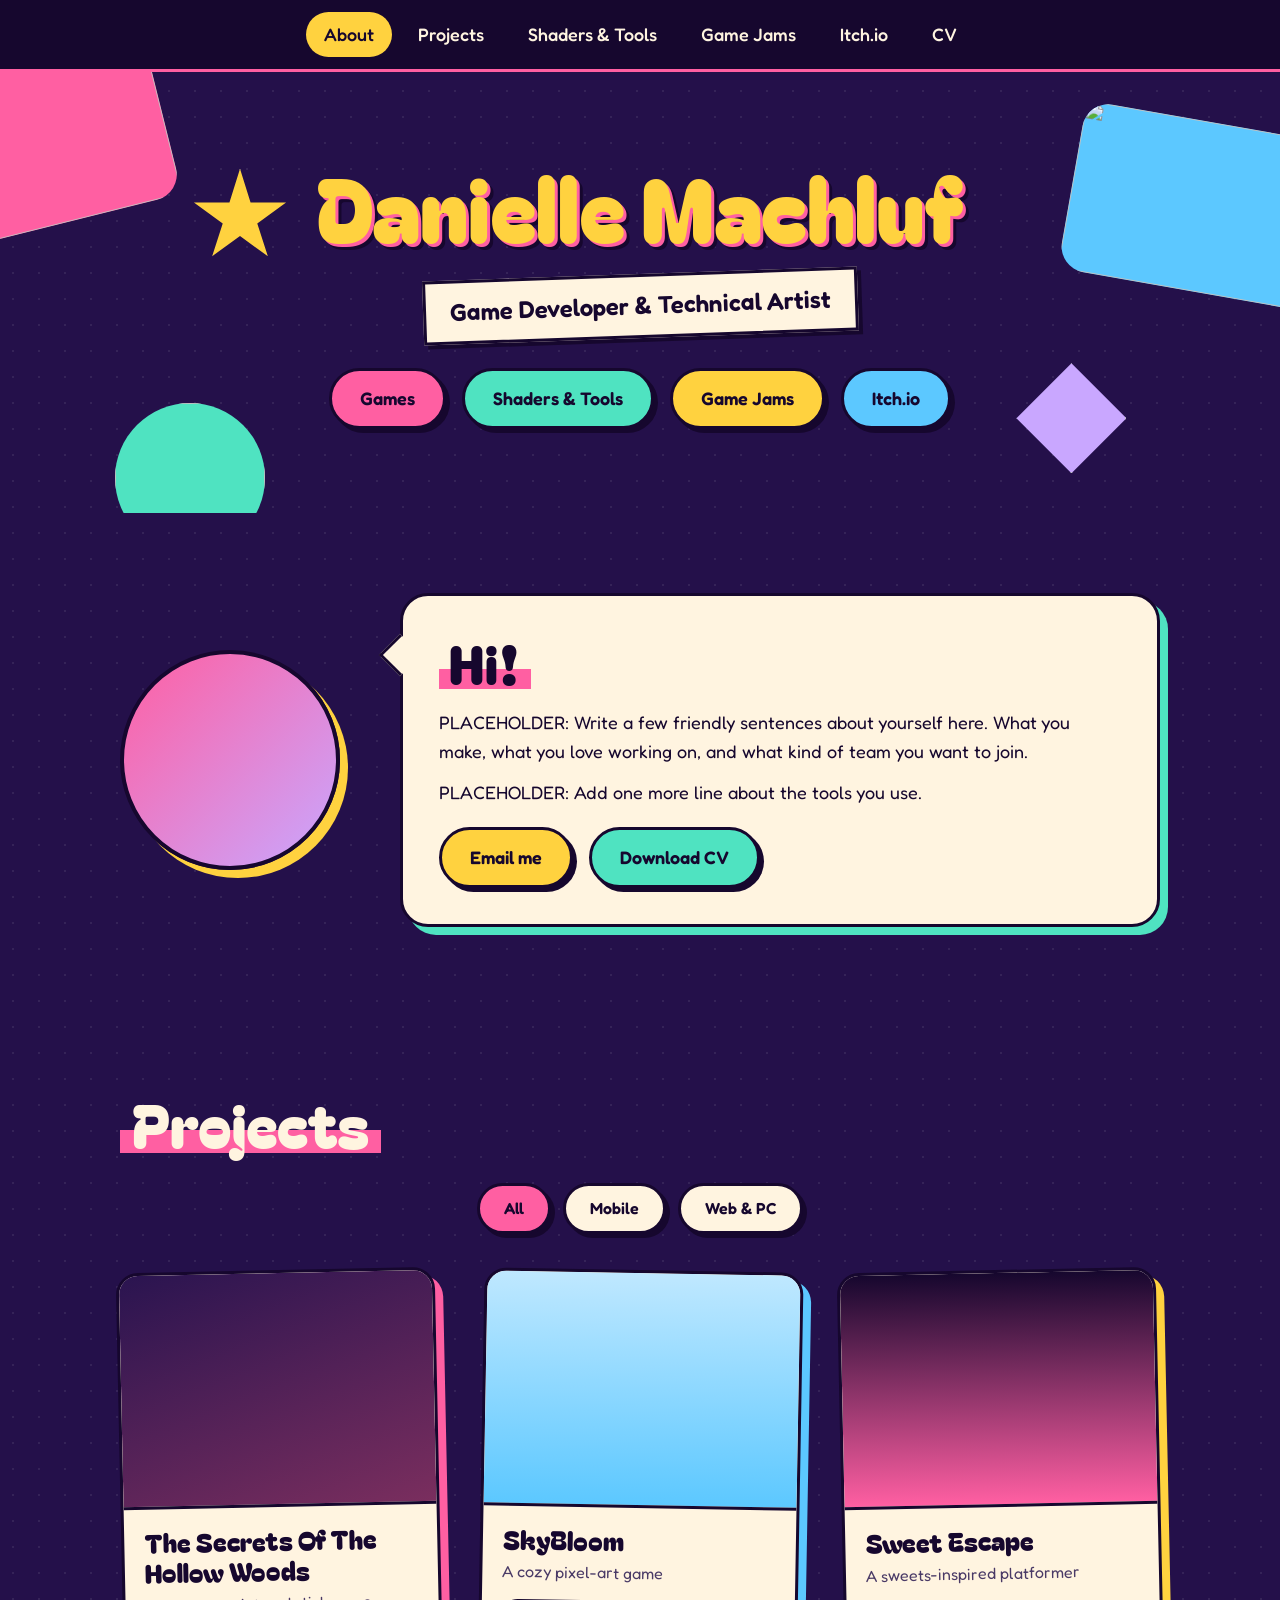
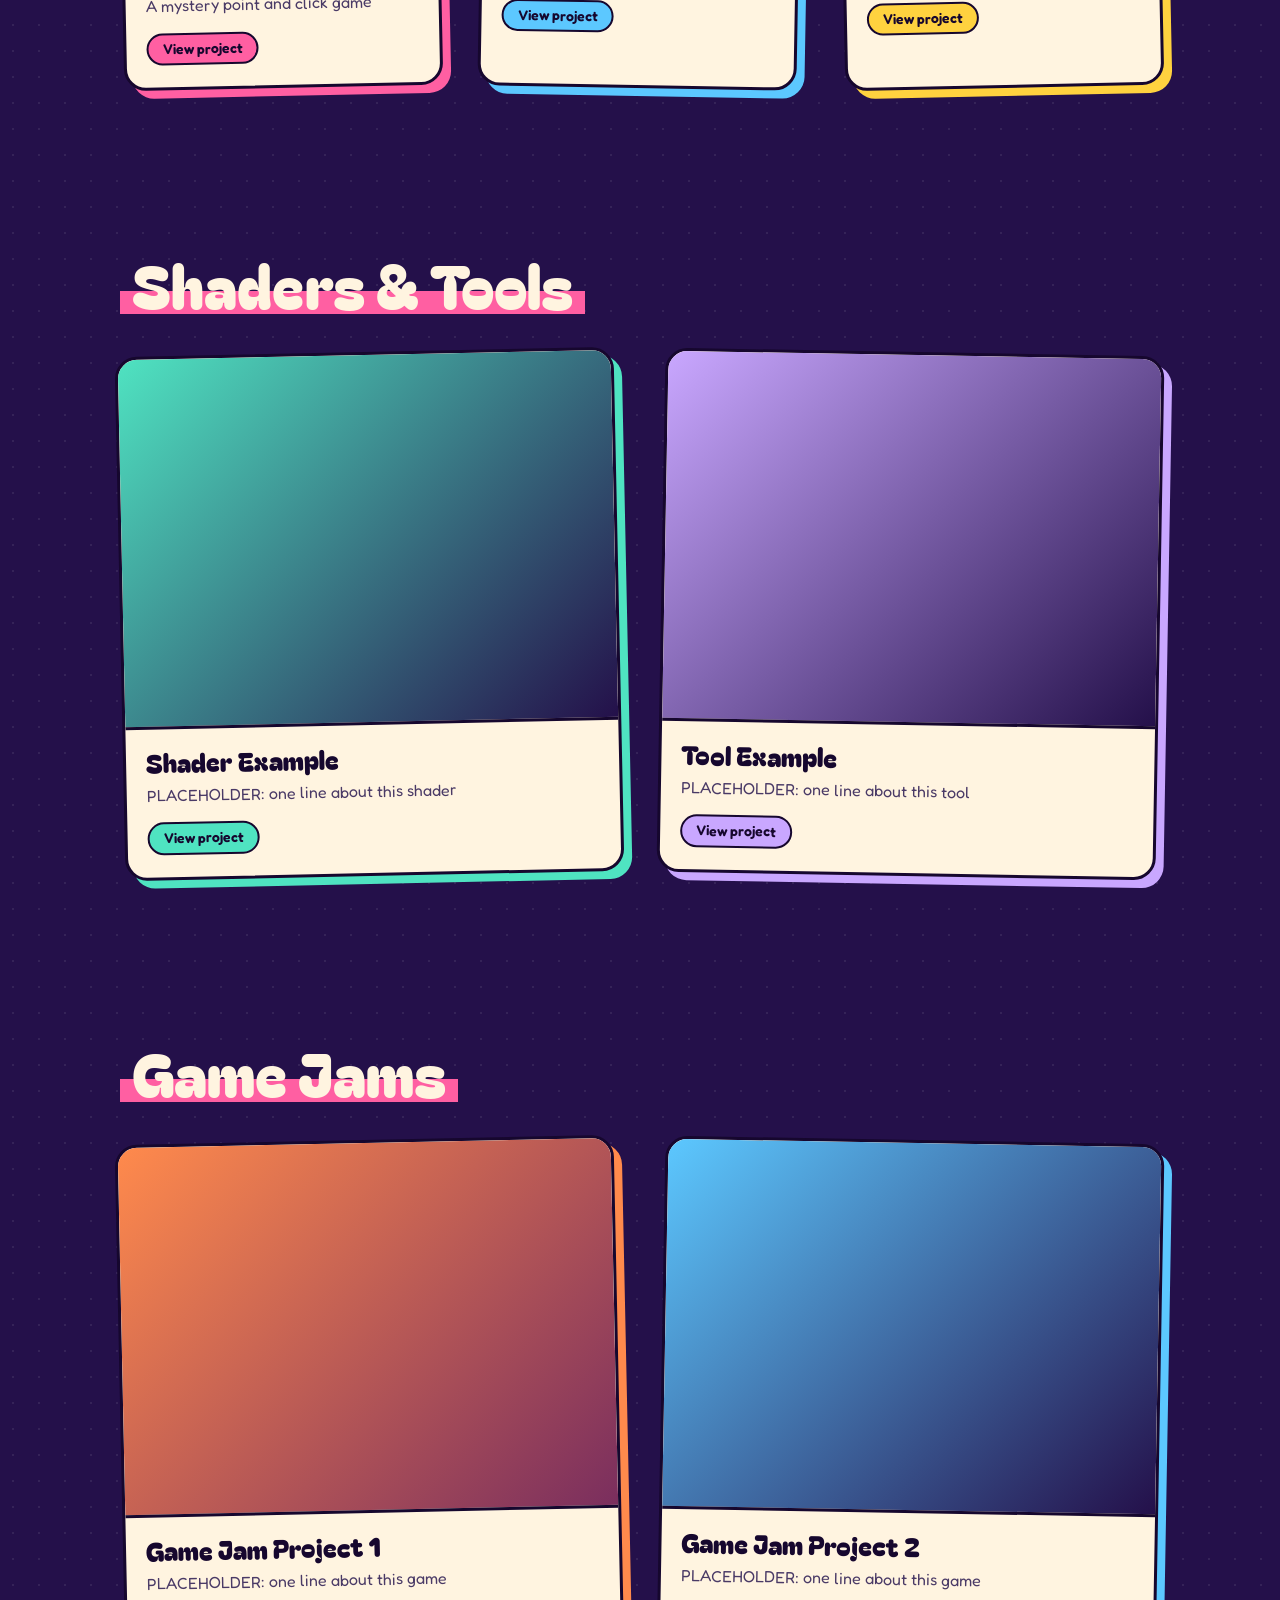
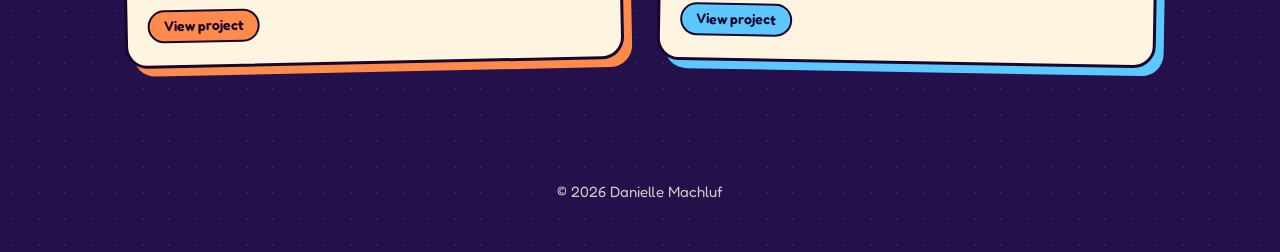
==== commit fb5151de: "update" ====
--- a/index.html
+++ b/index.html
@@ -7,7 +7,7 @@
   <link rel="preconnect" href="https://fonts.googleapis.com">
   <link rel="preconnect" href="https://fonts.gstatic.com" crossorigin>
   <link href="https://fonts.googleapis.com/css2?family=Bagel+Fat+One&family=Fredoka:wght@400;500;600&display=swap" rel="stylesheet">
-  <link rel="stylesheet" href="style.css">
+  <link rel="stylesheet" href="style.css?v=4">
 </head>
 <body>
 <!--
@@ -21,10 +21,10 @@
   5. Links: change the web address inside href="..." (Itch.io, email, CV).
 -->
 <nav>
-  <a href="#projects" class="on">Projects</a>
+  <a href="#about" class="on">About</a>
+  <a href="#projects">Projects</a>
   <a href="#tools">Shaders &amp; Tools</a>
   <a href="#jams">Game Jams</a>
-  <a href="#about">About</a>
   <a href="https://itch.io" target="_blank" rel="noopener">Itch.io</a>
   <a href="cv.pdf" target="_blank" rel="noopener">CV</a>
 </nav>
@@ -35,16 +35,32 @@
   <img class="deco d3" src="assets/deco-3.png" alt="" aria-hidden="true" onerror="this.classList.add('shape');this.removeAttribute('src')">
   <img class="deco d4" src="assets/deco-4.png" alt="" aria-hidden="true" onerror="this.classList.add('shape');this.removeAttribute('src')">
   <img class="deco d5" src="assets/deco-5.png" alt="" aria-hidden="true" onerror="this.classList.add('shape');this.removeAttribute('src')">
-  <div class="avatar" role="img" aria-label="Photo of Danielle"></div>
   <h1>Danielle Machluf</h1>
   <div class="tape">Game Developer &amp; Technical Artist</div>
   <div class="btns">
-    <a class="btn" href="#about">About me</a>
-    <a class="btn mint" href="https://itch.io" target="_blank" rel="noopener">Itch.io</a>
+    <a class="btn" href="#projects">Games</a>
+    <a class="btn mint" href="#tools">Shaders &amp; Tools</a>
+    <a class="btn yellow" href="#jams">Game Jams</a>
+    <a class="btn sky" href="https://itch.io" target="_blank" rel="noopener">Itch.io</a>
   </div>
 </header>
 
 <main class="wrap">
+  <section id="about">
+    <div class="about">
+      <div class="avatar" role="img" aria-label="Photo of Danielle"></div>
+      <div class="bubble">
+        <h2>Hi!</h2>
+        <p>PLACEHOLDER: Write a few friendly sentences about yourself here. What you make, what you love working on, and what kind of team you want to join.</p>
+        <p>PLACEHOLDER: Add one more line about the tools you use.</p>
+        <div class="btns">
+          <a class="btn yellow" href="mailto:your-email@example.com">Email me</a>
+          <a class="btn mint" href="cv.pdf" target="_blank" rel="noopener">Download CV</a>
+        </div>
+      </div>
+    </div>
+  </section>
+
   <section id="projects">
     <h2>Projects</h2>
     <div class="filters">
@@ -52,7 +68,7 @@
       <button data-filter="mobile" aria-pressed="false">Mobile</button>
       <button data-filter="pc" aria-pressed="false">Web &amp; PC</button>
     </div>
-    <p class="empty-note" id="none" hidden>Nothing here yet.</p>
+    <p class="empty-note" id="none" style="display:none">Nothing here yet.</p>
     <div class="grid">
       <!-- PROJECT CARD: copy a whole <a>...</a> block to add another project -->
       <a class="card" href="hollow-woods.html" style="--accent:#FF5FA2" data-platform="pc">
@@ -102,19 +118,6 @@
     </div>
   </section>
 
-  <section id="about">
-    <div class="about">
-      <div class="bubble">
-        <h2>Hi!</h2>
-        <p>PLACEHOLDER: Write a few friendly sentences about yourself here. What you make, what you love working on, and what kind of team you want to join.</p>
-        <p>PLACEHOLDER: Add one more line about the tools you use.</p>
-        <div class="btns">
-          <a class="btn yellow" href="mailto:your-email@example.com">Email me</a>
-          <a class="btn mint" href="cv.pdf" target="_blank" rel="noopener">Download CV</a>
-        </div>
-      </div>
-    </div>
-  </section>
 </main>
 
 <footer>© 2026 Danielle Machluf</footer>
@@ -125,8 +128,8 @@
     btns.forEach(function(b){b.addEventListener('click',function(){
       btns.forEach(function(x){x.setAttribute('aria-pressed',x===b)});
       var f=b.dataset.filter,n=0;
-      cards.forEach(function(c){var ok=f==='all'||(' '+c.dataset.platform+' ').indexOf(' '+f+' ')>-1;c.hidden=!ok;if(ok)n++});
-      none.hidden=n>0;
+      cards.forEach(function(c){var ok=f==='all'||(' '+c.dataset.platform+' ').indexOf(' '+f+' ')>-1;c.style.display=ok?'':'none';if(ok)n++});
+      none.style.display=n>0?'none':'block';
     })});
   })();
 </script>
--- a/style.css
+++ b/style.css
@@ -1,3 +1,4 @@
+/* ===== Danielle portfolio style, version 4 ===== */
 /* ===== COLORS: change these and the whole site changes ===== */
 :root{
   --bg:#24104A; --ink:#16072E; --cream:#FFF4E0;
@@ -25,7 +26,7 @@
 .btn:hover{transform:translate(-2px,-2px);box-shadow:6px 6px 0 var(--ink)}
 .btn.mint{background:var(--mint)} .btn.yellow{background:var(--yellow)}
 .tape{display:inline-block;padding:10px 24px;background:var(--cream);color:var(--ink);border:3px solid var(--ink);font-weight:600;font-size:clamp(17px,2.4vw,24px);transform:rotate(-2deg);box-shadow:4px 4px 0 var(--ink)}
-h2{font-family:var(--display);font-weight:400;font-size:clamp(36px,6vw,60px);line-height:1.2;margin:0 0 32px;text-decoration:underline wavy var(--accent) 4px;text-underline-offset:12px;text-decoration-skip-ink:none}
+h2{font-family:var(--display);font-weight:400;font-size:clamp(36px,6vw,60px);line-height:1.2;margin:0 0 32px;width:fit-content;max-width:100%;padding:0 .2em;background:linear-gradient(transparent 60%,var(--accent) 60%,var(--accent) 92%,transparent 92%)}
 section{padding:clamp(40px,7vw,80px) 0}
 
 /* ===== Home: top of the page ===== */
@@ -93,13 +94,6 @@
 @media (prefers-reduced-motion:reduce){*{animation:none!important;transition:none!important;scroll-behavior:auto!important}}
 
 /* ===== Added: hero photo, filters, image stack ===== */
-.hero .avatar{width:clamp(110px,15vw,160px);margin:0 auto 22px}
-.bubble{max-width:780px}
-.bubble::before{display:none}
-.filters{display:flex;gap:10px;flex-wrap:wrap;margin:-8px 0 32px}
-.filters button{font:inherit;font-weight:600;cursor:pointer;padding:8px 20px;border-radius:999px;border:3px solid var(--ink);background:var(--cream);color:var(--ink);box-shadow:3px 3px 0 var(--ink)}
-.filters button:hover{transform:translate(-1px,-1px)}
-.filters button[aria-pressed=true]{background:var(--yellow)}
 .card[hidden]{display:none}
 .empty-note{font-size:20px;margin:0 0 20px}
 .stack{display:flex;flex-direction:column;gap:clamp(24px,4vw,44px);margin-top:20px}
@@ -107,4 +101,13 @@
 .slide img{display:block;width:100%;height:auto;border:4px solid var(--ink);border-radius:24px;box-shadow:8px 8px 0 var(--accent);background:var(--cream)}
 .slide figcaption{margin-top:14px;font-size:16px;opacity:.85}
 .slide.empty img{display:none}
-.slide.empty::before{content:"Image or GIF goes here";display:grid;place-items:center;aspect-ratio:16/9;border:4px dashed var(--accent);border-radius:24px;color:var(--accent);font-weight:600;font-size:20px}+.slide.empty::before{content:"Image or GIF goes here";display:grid;place-items:center;aspect-ratio:16/9;border:4px dashed var(--accent);border-radius:24px;color:var(--accent);font-weight:600;font-size:20px}
+
+/* ===== Added in version 4: centered nav, filter buttons, sky button ===== */
+nav a:first-child{margin-left:auto}
+nav a:last-child{margin-right:auto}
+.btn.sky{background:var(--sky)}
+.filters{display:flex;gap:12px;flex-wrap:wrap;justify-content:center;margin:-8px 0 36px}
+.filters button{font:inherit;font-weight:600;font-size:16px;cursor:pointer;padding:10px 24px;border-radius:999px;border:3px solid var(--ink);background:var(--cream);color:var(--ink);box-shadow:4px 4px 0 var(--ink);transition:transform .15s,box-shadow .15s}
+.filters button:hover{transform:translate(-2px,-2px);box-shadow:6px 6px 0 var(--ink)}
+.filters button[aria-pressed=true]{background:var(--pink)}
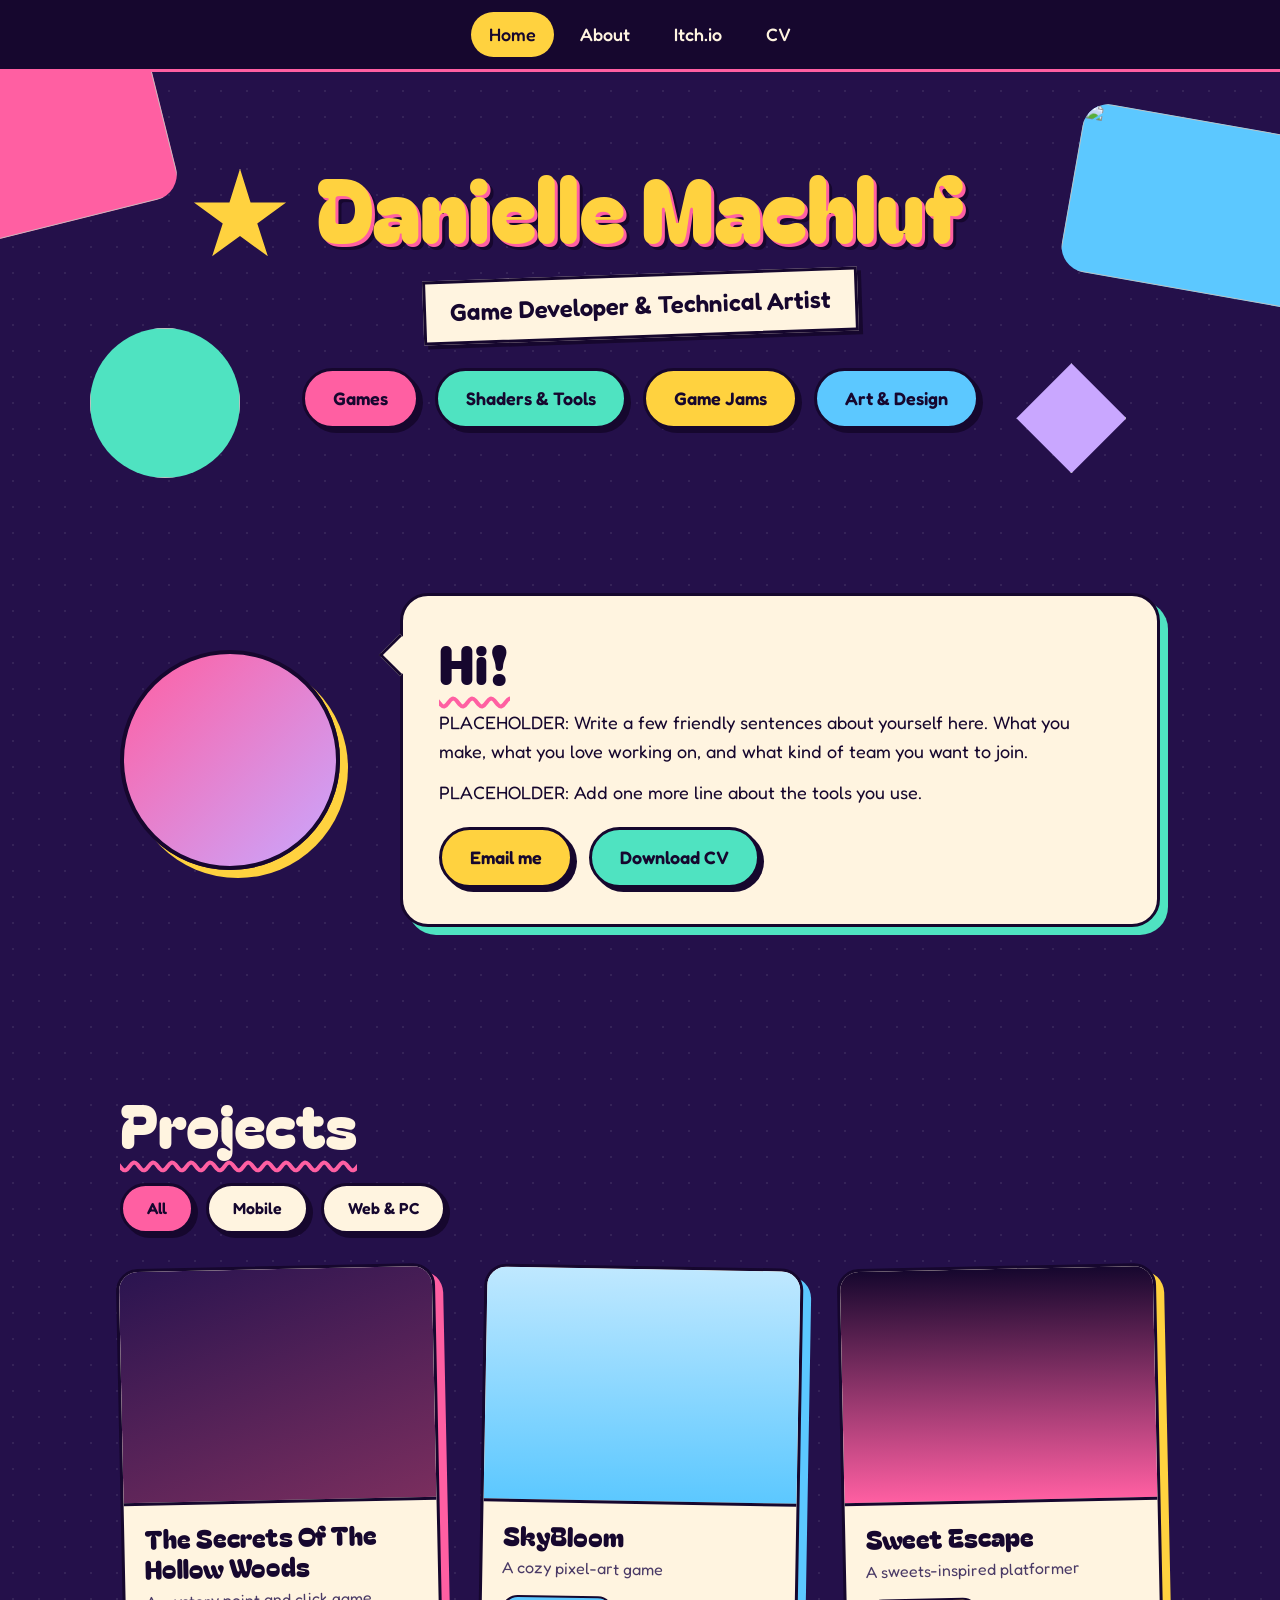
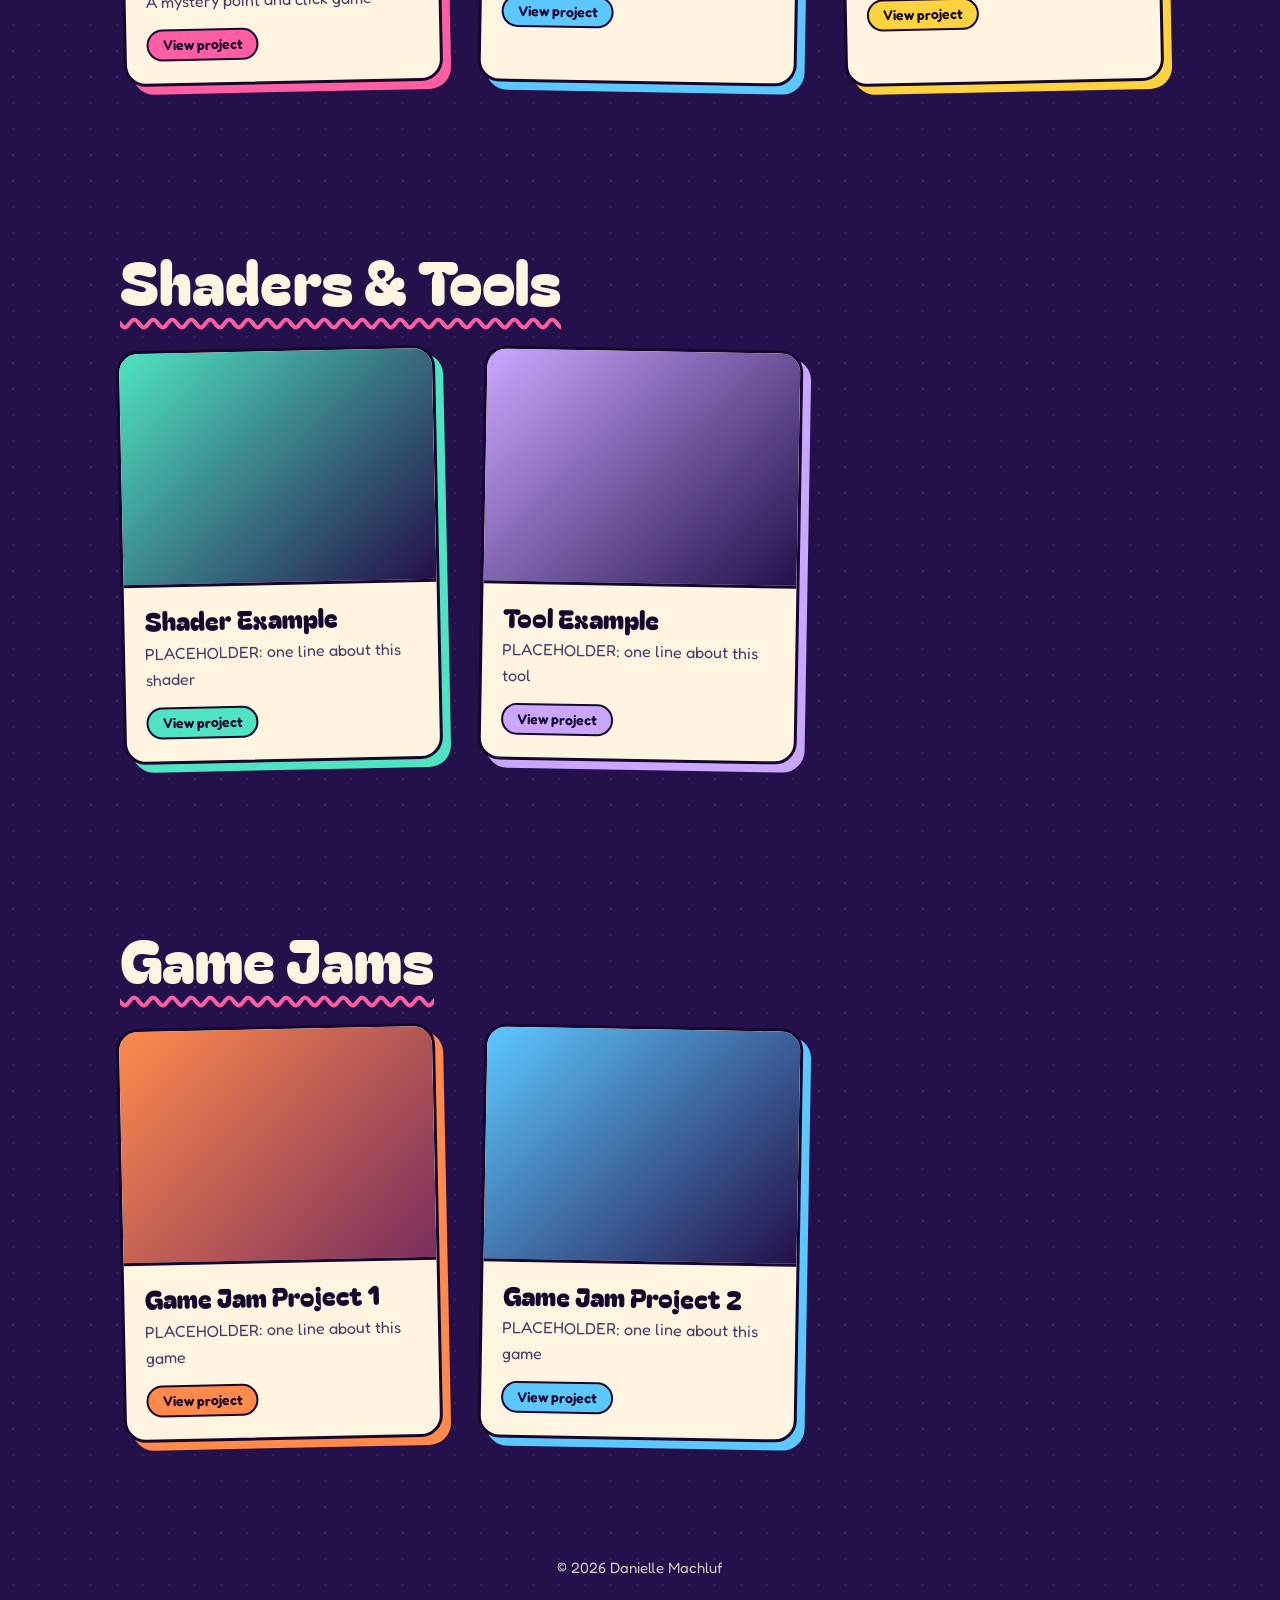
==== commit ca9a0815: "update misc section" ====
--- a/index.html
+++ b/index.html
@@ -7,7 +7,7 @@
   <link rel="preconnect" href="https://fonts.googleapis.com">
   <link rel="preconnect" href="https://fonts.gstatic.com" crossorigin>
   <link href="https://fonts.googleapis.com/css2?family=Bagel+Fat+One&family=Fredoka:wght@400;500;600&display=swap" rel="stylesheet">
-  <link rel="stylesheet" href="style.css?v=4">
+  <link rel="stylesheet" href="style.css?v=5">
 </head>
 <body>
 <!--
@@ -21,10 +21,8 @@
   5. Links: change the web address inside href="..." (Itch.io, email, CV).
 -->
 <nav>
-  <a href="#about" class="on">About</a>
-  <a href="#projects">Projects</a>
-  <a href="#tools">Shaders &amp; Tools</a>
-  <a href="#jams">Game Jams</a>
+  <a href="index.html" class="on">Home</a>
+  <a href="#about">About</a>
   <a href="https://itch.io" target="_blank" rel="noopener">Itch.io</a>
   <a href="cv.pdf" target="_blank" rel="noopener">CV</a>
 </nav>
@@ -41,7 +39,7 @@
     <a class="btn" href="#projects">Games</a>
     <a class="btn mint" href="#tools">Shaders &amp; Tools</a>
     <a class="btn yellow" href="#jams">Game Jams</a>
-    <a class="btn sky" href="https://itch.io" target="_blank" rel="noopener">Itch.io</a>
+    <a class="btn sky" href="art.html">Art &amp; Design</a>
   </div>
 </header>
 
--- a/style.css
+++ b/style.css
@@ -1,4 +1,4 @@
-/* ===== Danielle portfolio style, version 4 ===== */
+/* ===== Danielle portfolio style, version 5 ===== */
 /* ===== COLORS: change these and the whole site changes ===== */
 :root{
   --bg:#24104A; --ink:#16072E; --cream:#FFF4E0;
@@ -26,7 +26,7 @@
 .btn:hover{transform:translate(-2px,-2px);box-shadow:6px 6px 0 var(--ink)}
 .btn.mint{background:var(--mint)} .btn.yellow{background:var(--yellow)}
 .tape{display:inline-block;padding:10px 24px;background:var(--cream);color:var(--ink);border:3px solid var(--ink);font-weight:600;font-size:clamp(17px,2.4vw,24px);transform:rotate(-2deg);box-shadow:4px 4px 0 var(--ink)}
-h2{font-family:var(--display);font-weight:400;font-size:clamp(36px,6vw,60px);line-height:1.2;margin:0 0 32px;width:fit-content;max-width:100%;padding:0 .2em;background:linear-gradient(transparent 60%,var(--accent) 60%,var(--accent) 92%,transparent 92%)}
+h2{font-family:var(--display);font-weight:400;font-size:clamp(36px,6vw,60px);line-height:1.2;margin:0 0 32px;text-decoration:underline wavy var(--accent) 4px;text-underline-offset:12px;text-decoration-skip-ink:none}
 section{padding:clamp(40px,7vw,80px) 0}
 
 /* ===== Home: top of the page ===== */
@@ -37,7 +37,7 @@
 .deco{position:absolute;z-index:1;pointer-events:none;animation:bob 6s ease-in-out infinite;object-fit:contain;display:block}
 .d1{width:210px;height:210px;top:-60px;left:-50px;transform:rotate(-14deg)}
 .d2{width:300px;height:170px;top:12%;right:-90px;transform:rotate(10deg);animation-delay:-2s}
-.d3{width:150px;height:150px;bottom:-40px;left:9%;animation-delay:-4s}
+.d3{width:150px;height:150px;bottom:8%;left:7%;animation-delay:-4s}
 .d4{width:96px;height:96px;top:22%;left:15%;animation-delay:-1s}
 .d5{width:110px;height:110px;bottom:9%;right:12%;animation-delay:-3s}
 /* Colored shapes only show when your illustration file is missing */
@@ -49,7 +49,7 @@
 @keyframes bob{50%{translate:0 -12px}}
 
 /* ===== Project cards (home) ===== */
-.grid{display:grid;grid-template-columns:repeat(auto-fit,minmax(min(100%,290px),1fr));gap:clamp(26px,3.5vw,42px)}
+.grid{display:grid;grid-template-columns:repeat(auto-fill,minmax(min(100%,290px),1fr));gap:clamp(26px,3.5vw,42px)}
 .card{display:flex;flex-direction:column;text-decoration:none;color:var(--ink);background:var(--cream);border:3px solid var(--ink);border-radius:22px;overflow:hidden;box-shadow:8px 8px 0 var(--accent);transition:transform .2s,box-shadow .2s}
 .card:nth-child(odd){transform:rotate(-1.2deg)}
 .card:nth-child(even){transform:rotate(1deg)}
@@ -107,7 +107,21 @@
 nav a:first-child{margin-left:auto}
 nav a:last-child{margin-right:auto}
 .btn.sky{background:var(--sky)}
-.filters{display:flex;gap:12px;flex-wrap:wrap;justify-content:center;margin:-8px 0 36px}
+.filters{display:flex;gap:12px;flex-wrap:wrap;justify-content:flex-start;margin:-8px 0 32px}
 .filters button{font:inherit;font-weight:600;font-size:16px;cursor:pointer;padding:10px 24px;border-radius:999px;border:3px solid var(--ink);background:var(--cream);color:var(--ink);box-shadow:4px 4px 0 var(--ink);transition:transform .15s,box-shadow .15s}
 .filters button:hover{transform:translate(-2px,-2px);box-shadow:6px 6px 0 var(--ink)}
-.filters button[aria-pressed=true]{background:var(--pink)}+.filters button[aria-pressed=true]{background:var(--pink)}
+
+/* ===== Added in version 5: Art & Design page tiles ===== */
+.tile{margin:0;display:flex;flex-direction:column;background:var(--cream);color:var(--ink);border:3px solid var(--ink);border-radius:22px;overflow:hidden;box-shadow:8px 8px 0 var(--accent)}
+.tile:nth-child(4n+1){--accent:var(--pink)}
+.tile:nth-child(4n+2){--accent:var(--sky)}
+.tile:nth-child(4n+3){--accent:var(--yellow)}
+.tile:nth-child(4n+4){--accent:var(--mint)}
+.tile a{display:block;border-bottom:3px solid var(--ink)}
+.tile img{display:block;width:100%;aspect-ratio:4/3;object-fit:cover;background:var(--cream)}
+.tile figcaption{padding:16px 20px 20px}
+.tile h3{font-family:var(--display);font-weight:400;font-size:24px;line-height:1.15;margin:0 0 6px}
+.tile p{margin:0;font-size:16px;color:#4A3A66}
+.tile.empty img{display:none}
+.tile.empty a::before{content:"Image goes here";display:grid;place-items:center;aspect-ratio:4/3;background:var(--accent);font-weight:600}
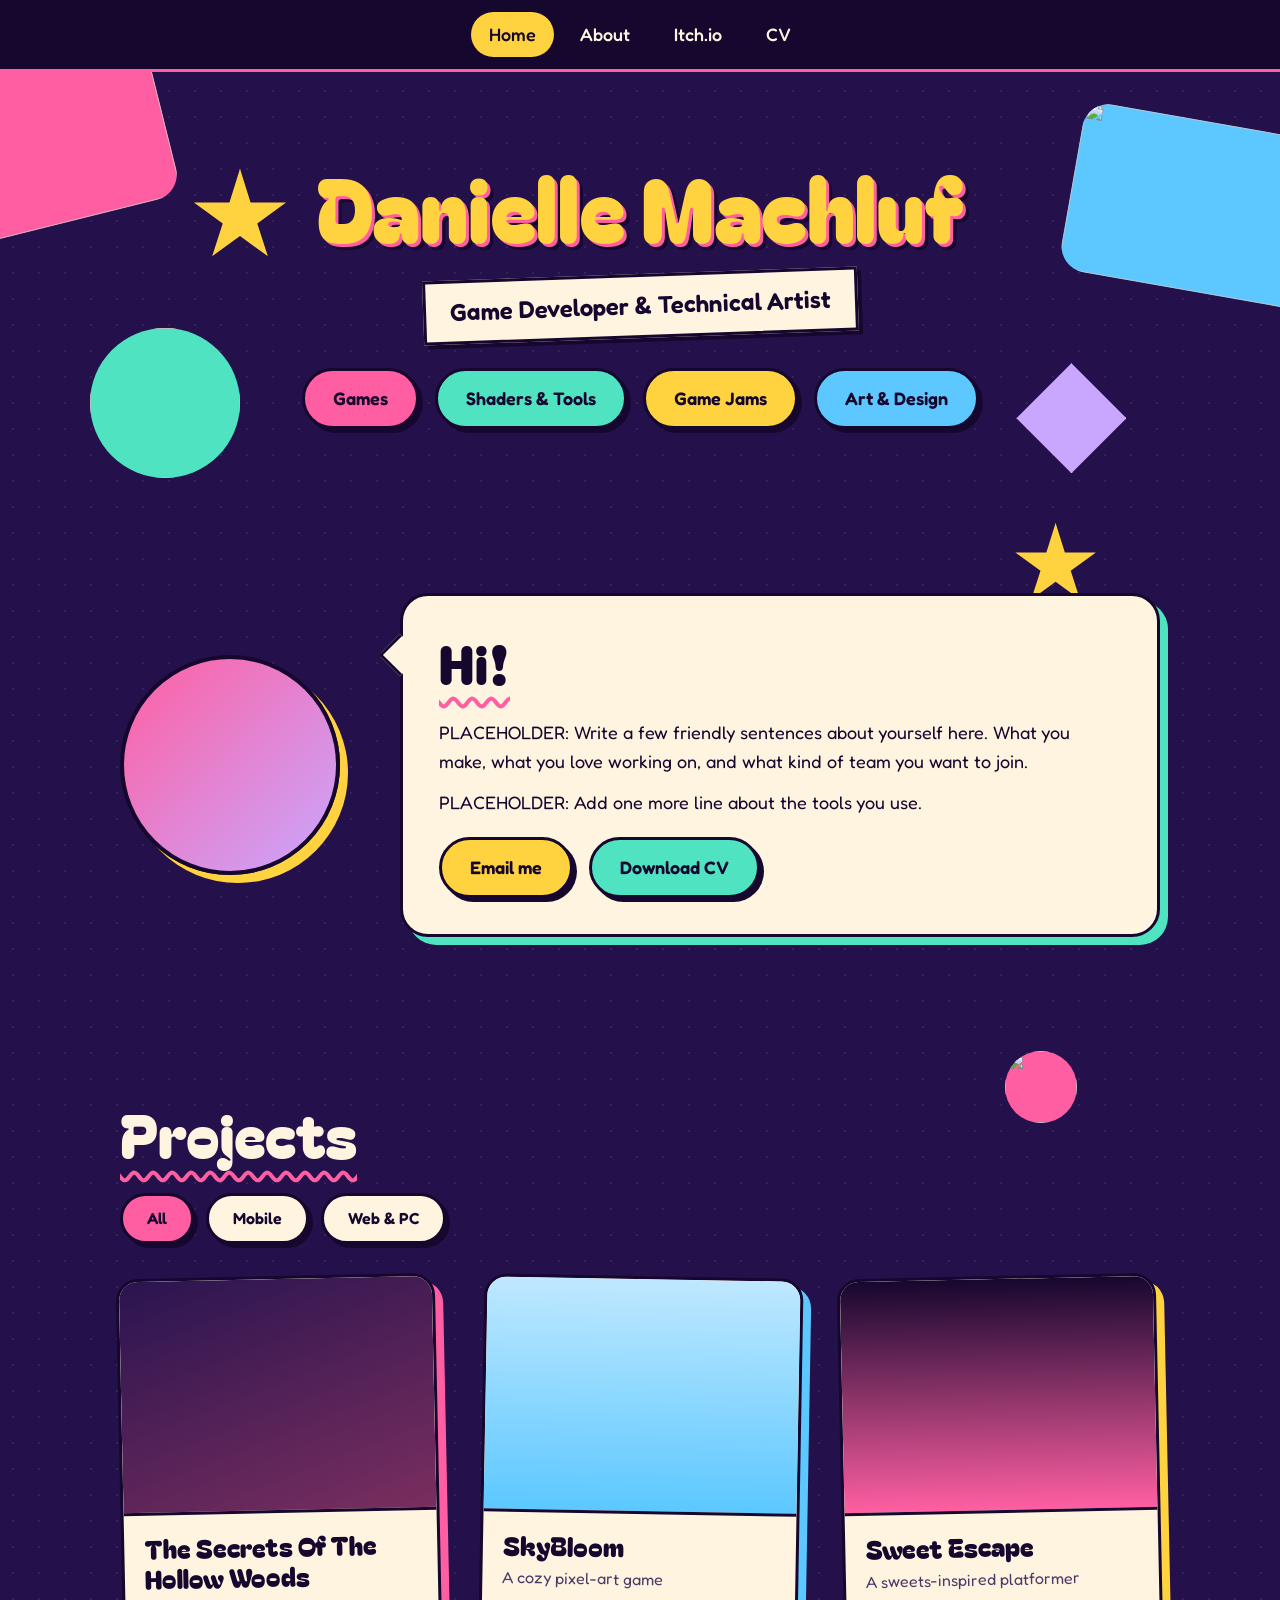
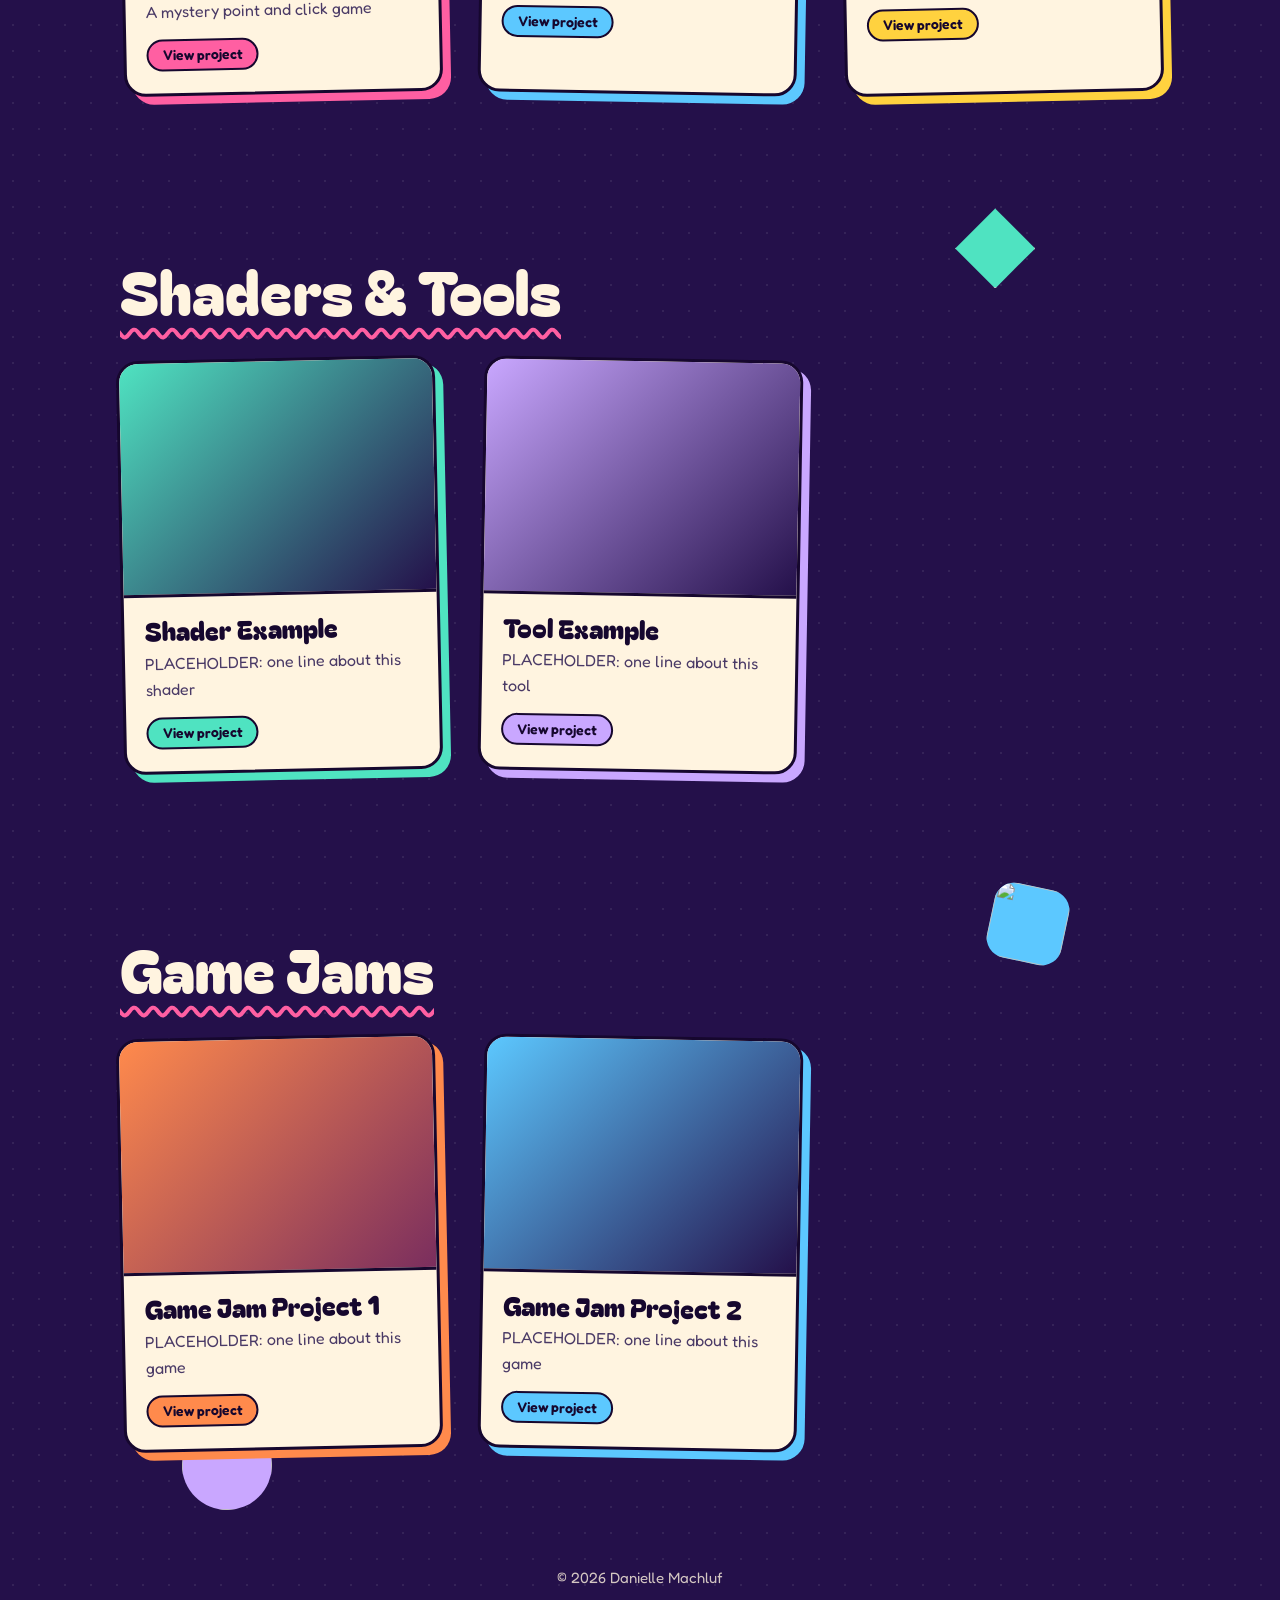
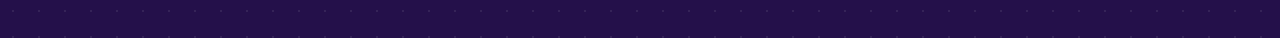
==== commit 9964901d: "update for mobile" ====
--- a/index.html
+++ b/index.html
@@ -7,7 +7,7 @@
   <link rel="preconnect" href="https://fonts.googleapis.com">
   <link rel="preconnect" href="https://fonts.gstatic.com" crossorigin>
   <link href="https://fonts.googleapis.com/css2?family=Bagel+Fat+One&family=Fredoka:wght@400;500;600&display=swap" rel="stylesheet">
-  <link rel="stylesheet" href="style.css?v=5">
+  <link rel="stylesheet" href="style.css?v=6">
 </head>
 <body>
 <!--
@@ -33,7 +33,8 @@
   <img class="deco d3" src="assets/deco-3.png" alt="" aria-hidden="true" onerror="this.classList.add('shape');this.removeAttribute('src')">
   <img class="deco d4" src="assets/deco-4.png" alt="" aria-hidden="true" onerror="this.classList.add('shape');this.removeAttribute('src')">
   <img class="deco d5" src="assets/deco-5.png" alt="" aria-hidden="true" onerror="this.classList.add('shape');this.removeAttribute('src')">
-  <h1>Danielle Machluf</h1>
+  <div class="avatar avatar-hero" role="img" aria-label="Photo of Danielle"></div>
+  <h1><span>Danielle</span> <span>Machluf</span></h1>
   <div class="tape">Game Developer &amp; Technical Artist</div>
   <div class="btns">
     <a class="btn" href="#projects">Games</a>
@@ -45,6 +46,7 @@
 
 <main class="wrap">
   <section id="about">
+    <img class="deco d6" src="assets/deco-6.png" alt="" aria-hidden="true" onerror="this.classList.add('shape');this.removeAttribute('src')">
     <div class="about">
       <div class="avatar" role="img" aria-label="Photo of Danielle"></div>
       <div class="bubble">
@@ -60,6 +62,7 @@
   </section>
 
   <section id="projects">
+    <img class="deco d7" src="assets/deco-7.png" alt="" aria-hidden="true" onerror="this.classList.add('shape');this.removeAttribute('src')">
     <h2>Projects</h2>
     <div class="filters">
       <button data-filter="all" aria-pressed="true">All</button>
@@ -87,6 +90,7 @@
   </section>
 
   <section id="tools">
+    <img class="deco d8" src="assets/deco-8.png" alt="" aria-hidden="true" onerror="this.classList.add('shape');this.removeAttribute('src')">
     <h2>Shaders &amp; Tools</h2>
     <div class="grid">
       <a class="card" href="shader-example.html" style="--accent:#4FE3C1">
@@ -102,6 +106,7 @@
   </section>
 
   <section id="jams">
+    <img class="deco d9" src="assets/deco-9.png" alt="" aria-hidden="true" onerror="this.classList.add('shape');this.removeAttribute('src')">
     <h2>Game Jams</h2>
     <div class="grid">
       <a class="card" href="jam-1.html" style="--accent:#FF8A4C">
@@ -114,6 +119,7 @@
         <div class="info"><h3>Game Jam Project 2</h3><p>PLACEHOLDER: one line about this game</p><span class="chip">View project</span></div>
       </a>
     </div>
+    <img class="deco d10" src="assets/deco-10.png" alt="" aria-hidden="true" onerror="this.classList.add('shape');this.removeAttribute('src')">
   </section>
 
 </main>
--- a/style.css
+++ b/style.css
@@ -1,4 +1,4 @@
-/* ===== Danielle portfolio style, version 5 ===== */
+/* ===== Danielle portfolio style, version 6 ===== */
 /* ===== COLORS: change these and the whole site changes ===== */
 :root{
   --bg:#24104A; --ink:#16072E; --cream:#FFF4E0;
@@ -65,7 +65,7 @@
 .avatar{flex:none;width:clamp(150px,22vw,220px);aspect-ratio:1;border-radius:50%;border:4px solid var(--ink);box-shadow:8px 8px 0 var(--yellow);background:url(assets/profile.jpg) center/cover,linear-gradient(135deg,var(--pink),var(--lilac))}
 .bubble{position:relative;flex:1 1 320px;background:var(--cream);color:var(--ink);border:3px solid var(--ink);border-radius:28px;padding:clamp(22px,4vw,36px);box-shadow:8px 8px 0 var(--mint)}
 .bubble::before{content:"";position:absolute;left:-18px;top:44px;width:30px;height:30px;background:var(--cream);border-left:3px solid var(--ink);border-bottom:3px solid var(--ink);transform:rotate(45deg)}
-.bubble h2{font-size:clamp(34px,5vw,52px);margin-bottom:14px}
+.bubble h2{font-size:clamp(34px,5vw,52px);margin-bottom:24px}
 .bubble p{margin:0 0 12px}
 .bubble .btns{justify-content:flex-start;margin-top:20px}
 @media (max-width:700px){.bubble::before{display:none}}
@@ -81,7 +81,7 @@
 .meta li{background:var(--cream);color:var(--ink);border:3px solid var(--ink);border-radius:16px;padding:8px 18px;box-shadow:4px 4px 0 var(--accent);font-weight:500}
 .meta b{display:block;font-size:13px;opacity:.65;font-weight:500}
 .note{max-width:760px;margin:44px 0;background:var(--cream);color:var(--ink);border:3px solid var(--ink);border-radius:24px;padding:clamp(22px,4vw,36px);box-shadow:8px 8px 0 var(--accent)}
-.note h2{font-size:clamp(28px,4vw,40px);margin-bottom:16px}
+.note h2{font-size:clamp(28px,4vw,40px);margin-bottom:30px}
 .note p,.note li{margin:0 0 12px}
 .note ul{padding-left:22px;margin:0 0 6px}
 .next{display:block;margin-top:60px;padding:26px;text-align:center;text-decoration:none;background:var(--accent);color:var(--ink);border:3px solid var(--ink);border-radius:24px;box-shadow:8px 8px 0 var(--ink);transition:transform .2s}
@@ -124,4 +124,38 @@
 .tile h3{font-family:var(--display);font-weight:400;font-size:24px;line-height:1.15;margin:0 0 6px}
 .tile p{margin:0;font-size:16px;color:#4A3A66}
 .tile.empty img{display:none}
-.tile.empty a::before{content:"Image goes here";display:grid;place-items:center;aspect-ratio:4/3;background:var(--accent);font-weight:600}+.tile.empty a::before{content:"Image goes here";display:grid;place-items:center;aspect-ratio:4/3;background:var(--accent);font-weight:600}
+
+/* ===== Added in version 6: mobile hero, centered project pages, more shapes ===== */
+.avatar-hero{display:none}
+@media (max-width:700px){
+  .avatar-hero{display:block;width:104px;margin:0 auto 18px}
+  .about .avatar{display:none}
+  .hero h1{font-size:clamp(52px,16vw,84px)}
+  .hero h1 span{display:block}
+}
+@media (max-width:560px){
+  .hero .btns{gap:12px}
+  .hero .btn{padding:10px 18px;font-size:15px}
+}
+.proj{text-align:center}
+.proj .back{display:table;margin:0 0 18px;text-align:left}
+.proj .meta,.proj .filters{justify-content:center}
+.proj .note{margin-left:auto;margin-right:auto}
+.proj .note ul{list-style:none;padding:0}
+.proj .note li::before{content:"\2726";margin-right:.6em;color:var(--ink)}
+.proj .frame+h1{margin-top:40px}
+.proj .frame+h1+.tape{margin:22px 0 0}
+section{position:relative}
+section>*:not(.deco){position:relative;z-index:2}
+.d6{width:84px;height:84px;top:10px;right:6%;animation-delay:-5s}
+.d7{width:72px;height:72px;top:34px;right:8%;animation-delay:-2.5s}
+.d8{width:80px;height:80px;top:34px;right:12%;animation-delay:-1.5s}
+.d9{width:76px;height:76px;top:34px;right:9%;rotate:12deg;animation-delay:-3.5s}
+.d10{width:90px;height:90px;bottom:20px;left:6%;animation-delay:-4.5s}
+.shape.d6{background:var(--yellow);clip-path:polygon(50% 0,61% 35%,98% 35%,68% 57%,79% 91%,50% 70%,21% 91%,32% 57%,2% 35%,39% 35%)}
+.shape.d7{background:var(--pink);border-radius:50%}
+.shape.d8{background:var(--mint);clip-path:polygon(50% 0,100% 50%,50% 100%,0 50%)}
+.shape.d9{background:var(--sky);border-radius:20px}
+.shape.d10{background:var(--lilac);border-radius:50%}
+@media (max-width:700px){.d6,.d7,.d8,.d9,.d10{width:48px;height:48px}}
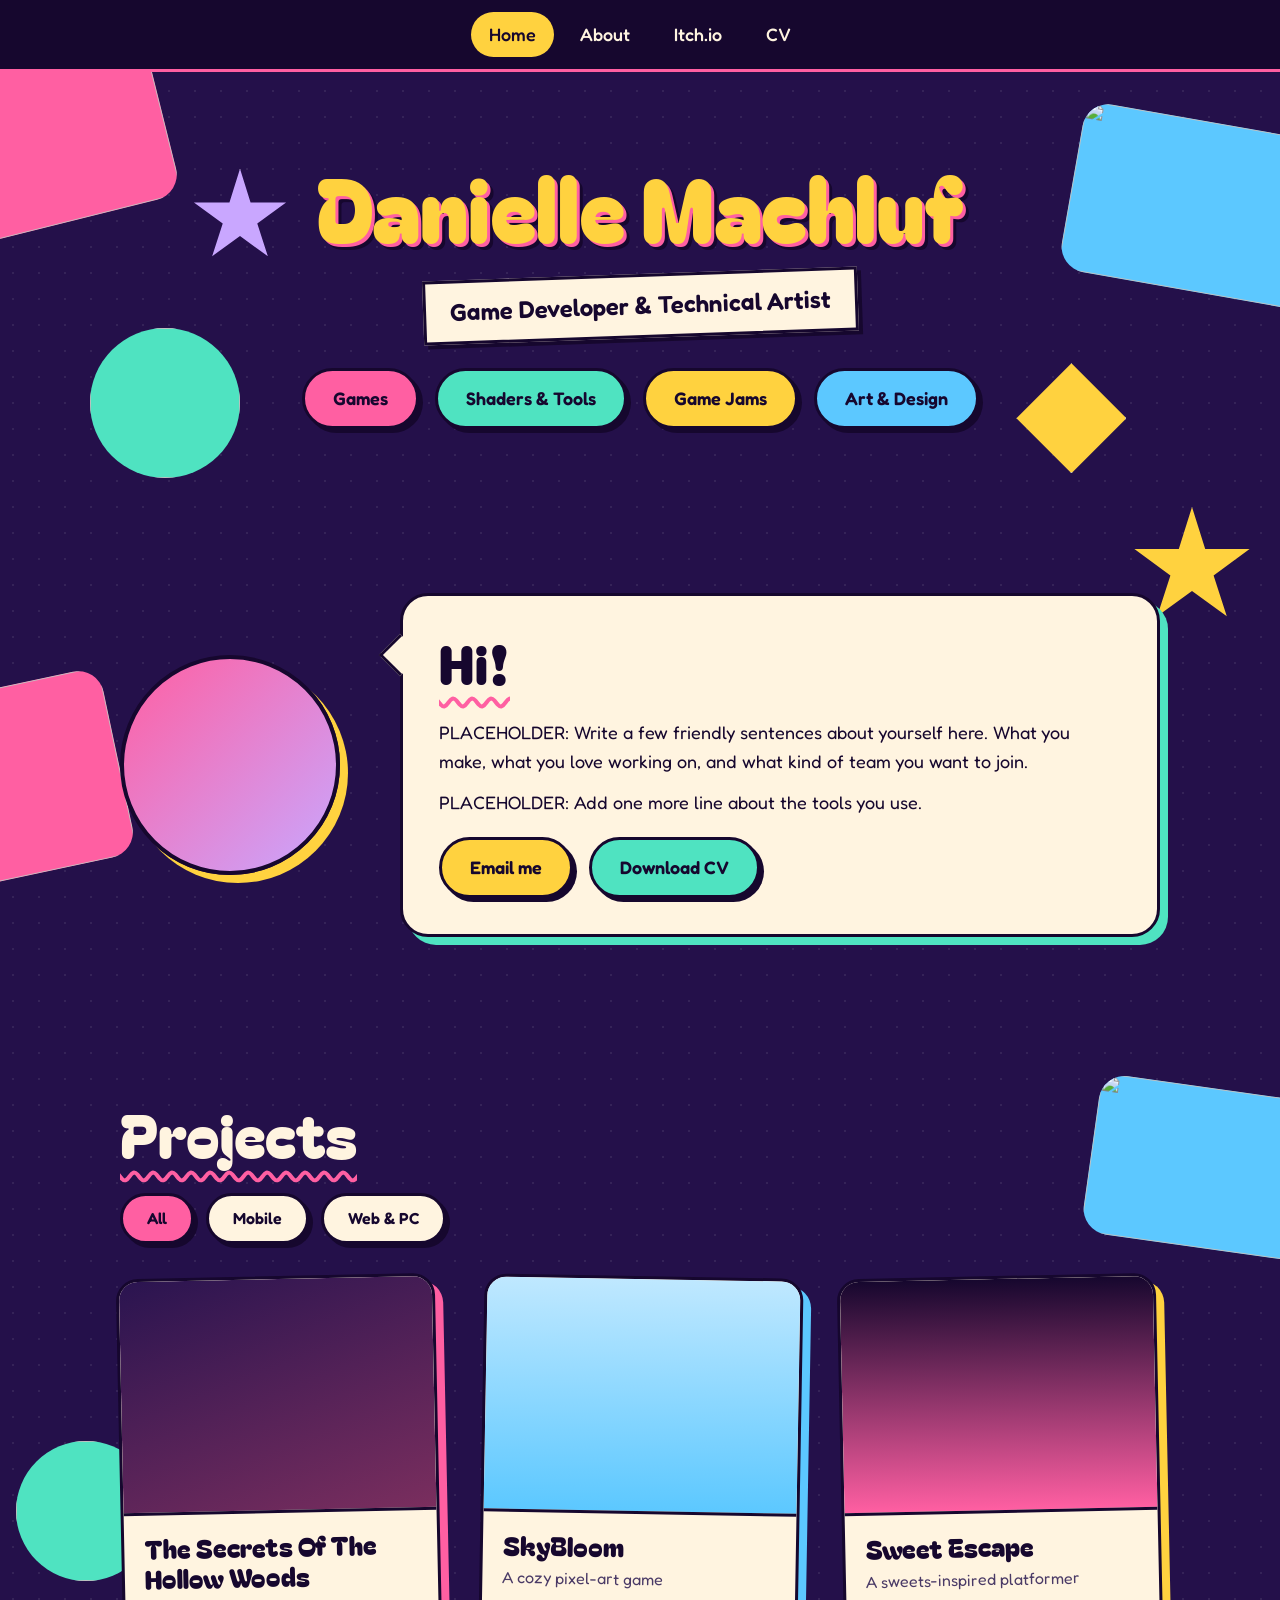
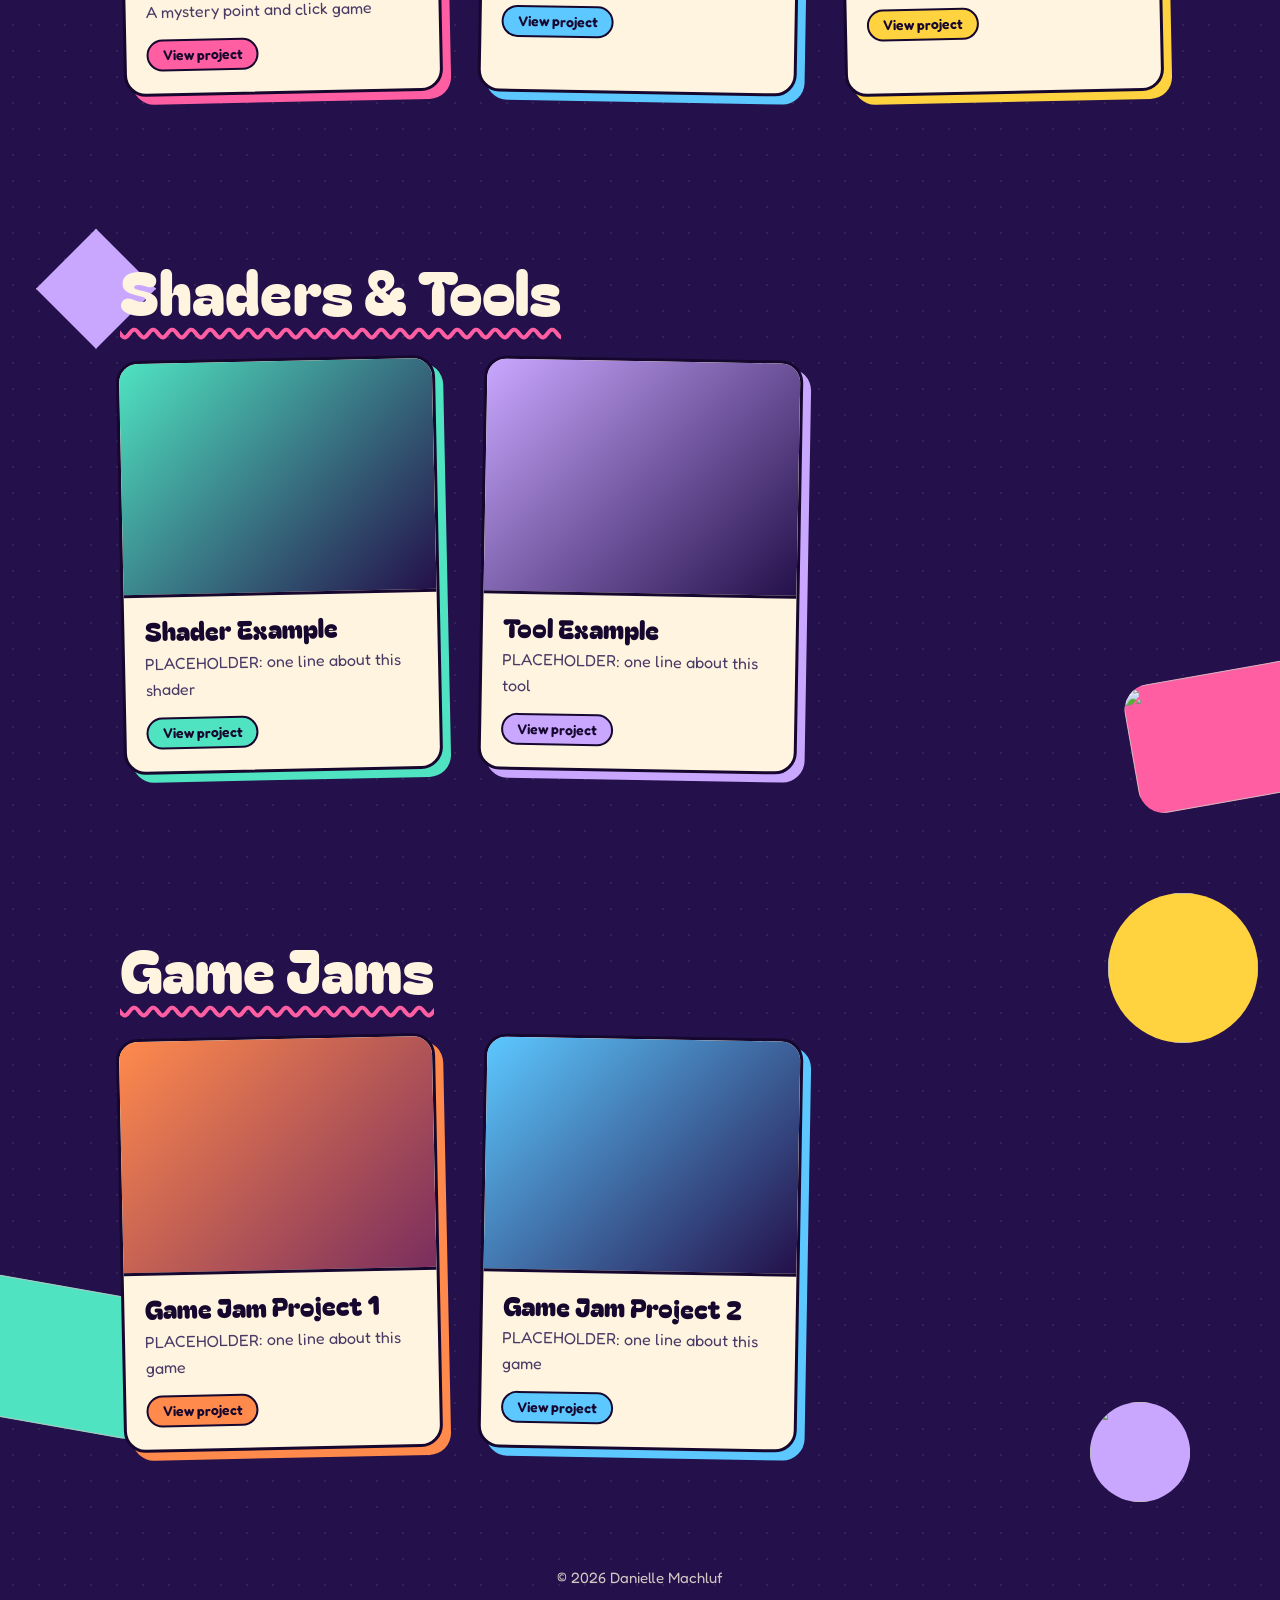
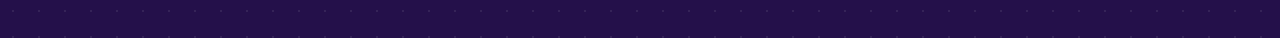
==== commit 49b7a49f: "update shapes on the side and changed the color of the star in the title" ====
--- a/index.html
+++ b/index.html
@@ -7,7 +7,7 @@
   <link rel="preconnect" href="https://fonts.googleapis.com">
   <link rel="preconnect" href="https://fonts.gstatic.com" crossorigin>
   <link href="https://fonts.googleapis.com/css2?family=Bagel+Fat+One&family=Fredoka:wght@400;500;600&display=swap" rel="stylesheet">
-  <link rel="stylesheet" href="style.css?v=6">
+  <link rel="stylesheet" href="style.css?v=7">
 </head>
 <body>
 <!--
@@ -47,6 +47,7 @@
 <main class="wrap">
   <section id="about">
     <img class="deco d6" src="assets/deco-6.png" alt="" aria-hidden="true" onerror="this.classList.add('shape');this.removeAttribute('src')">
+    <img class="deco d11" src="assets/deco-11.png" alt="" aria-hidden="true" onerror="this.classList.add('shape');this.removeAttribute('src')">
     <div class="about">
       <div class="avatar" role="img" aria-label="Photo of Danielle"></div>
       <div class="bubble">
@@ -63,6 +64,7 @@
 
   <section id="projects">
     <img class="deco d7" src="assets/deco-7.png" alt="" aria-hidden="true" onerror="this.classList.add('shape');this.removeAttribute('src')">
+    <img class="deco d12" src="assets/deco-12.png" alt="" aria-hidden="true" onerror="this.classList.add('shape');this.removeAttribute('src')">
     <h2>Projects</h2>
     <div class="filters">
       <button data-filter="all" aria-pressed="true">All</button>
@@ -91,6 +93,7 @@
 
   <section id="tools">
     <img class="deco d8" src="assets/deco-8.png" alt="" aria-hidden="true" onerror="this.classList.add('shape');this.removeAttribute('src')">
+    <img class="deco d13" src="assets/deco-13.png" alt="" aria-hidden="true" onerror="this.classList.add('shape');this.removeAttribute('src')">
     <h2>Shaders &amp; Tools</h2>
     <div class="grid">
       <a class="card" href="shader-example.html" style="--accent:#4FE3C1">
@@ -107,6 +110,7 @@
 
   <section id="jams">
     <img class="deco d9" src="assets/deco-9.png" alt="" aria-hidden="true" onerror="this.classList.add('shape');this.removeAttribute('src')">
+    <img class="deco d14" src="assets/deco-14.png" alt="" aria-hidden="true" onerror="this.classList.add('shape');this.removeAttribute('src')">
     <h2>Game Jams</h2>
     <div class="grid">
       <a class="card" href="jam-1.html" style="--accent:#FF8A4C">
--- a/style.css
+++ b/style.css
@@ -1,4 +1,4 @@
-/* ===== Danielle portfolio style, version 6 ===== */
+/* ===== Danielle portfolio style, version 7 ===== */
 /* ===== COLORS: change these and the whole site changes ===== */
 :root{
   --bg:#24104A; --ink:#16072E; --cream:#FFF4E0;
@@ -148,14 +148,30 @@
 .proj .frame+h1+.tape{margin:22px 0 0}
 section{position:relative}
 section>*:not(.deco){position:relative;z-index:2}
-.d6{width:84px;height:84px;top:10px;right:6%;animation-delay:-5s}
-.d7{width:72px;height:72px;top:34px;right:8%;animation-delay:-2.5s}
-.d8{width:80px;height:80px;top:34px;right:12%;animation-delay:-1.5s}
-.d9{width:76px;height:76px;top:34px;right:9%;rotate:12deg;animation-delay:-3.5s}
-.d10{width:90px;height:90px;bottom:20px;left:6%;animation-delay:-4.5s}
+
+/* ===== Added in version 7: shapes down the sides of the page ===== */
+html{overflow-x:clip}
+.shape.d4{background:var(--lilac)}
+.shape.d5{background:var(--yellow)}
+.d6{width:120px;height:120px;top:-6px;right:calc(50% - 50vw + 28px);animation-delay:-5s}
+.d11{width:190px;height:190px;top:34%;left:calc(50% - 50vw - 70px);rotate:-12deg;animation-delay:-1s}
+.d7{width:290px;height:160px;top:10%;right:calc(50% - 50vw - 100px);rotate:8deg;animation-delay:-2.5s}
+.d12{width:140px;height:140px;top:56%;left:calc(50% - 50vw + 16px);animation-delay:-3s}
+.d8{width:120px;height:120px;top:8%;left:calc(50% - 50vw + 36px);animation-delay:-1.5s}
+.d13{width:230px;height:130px;bottom:8%;right:calc(50% - 50vw - 80px);rotate:-10deg;animation-delay:-4s}
+.d9{width:150px;height:150px;top:6%;right:calc(50% - 50vw + 22px);animation-delay:-3.5s}
+.d14{width:250px;height:140px;bottom:16%;left:calc(50% - 50vw - 90px);rotate:10deg;animation-delay:-2s}
+.d10{width:100px;height:100px;bottom:28px;right:calc(50% - 50vw + 90px);animation-delay:-4.5s}
 .shape.d6{background:var(--yellow);clip-path:polygon(50% 0,61% 35%,98% 35%,68% 57%,79% 91%,50% 70%,21% 91%,32% 57%,2% 35%,39% 35%)}
-.shape.d7{background:var(--pink);border-radius:50%}
-.shape.d8{background:var(--mint);clip-path:polygon(50% 0,100% 50%,50% 100%,0 50%)}
-.shape.d9{background:var(--sky);border-radius:20px}
+.shape.d11{background:var(--pink);border-radius:26px}
+.shape.d7{background:var(--sky);border-radius:26px}
+.shape.d12{background:var(--mint);border-radius:50%}
+.shape.d8{background:var(--lilac);clip-path:polygon(50% 0,100% 50%,50% 100%,0 50%)}
+.shape.d13{background:var(--pink);border-radius:26px}
+.shape.d9{background:var(--yellow);border-radius:50%}
+.shape.d14{background:var(--mint);border-radius:26px}
 .shape.d10{background:var(--lilac);border-radius:50%}
-@media (max-width:700px){.d6,.d7,.d8,.d9,.d10{width:48px;height:48px}}+@media (max-width:700px){
+  .d6,.d7,.d8,.d9,.d10,.d11,.d12,.d13,.d14{scale:.55}
+  .d4{top:24px;left:auto;right:9%;width:80px;height:80px}
+}
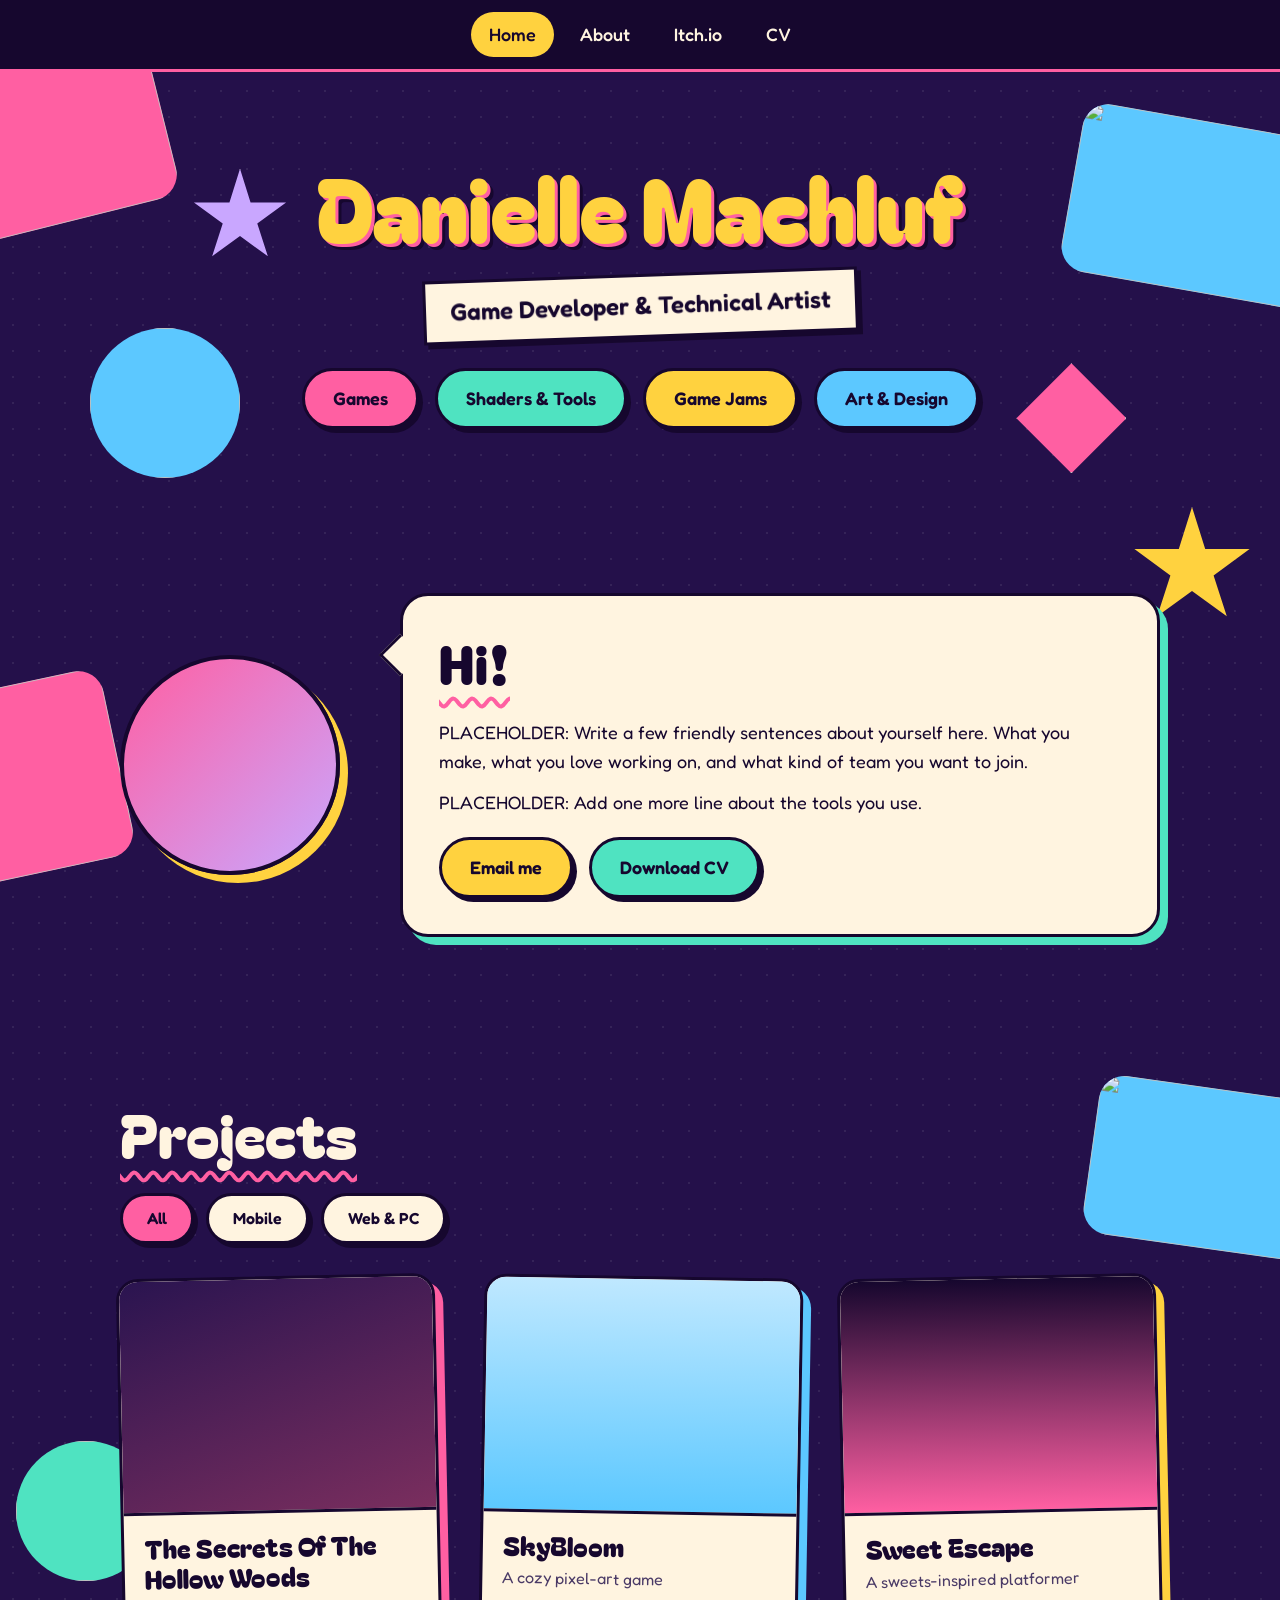
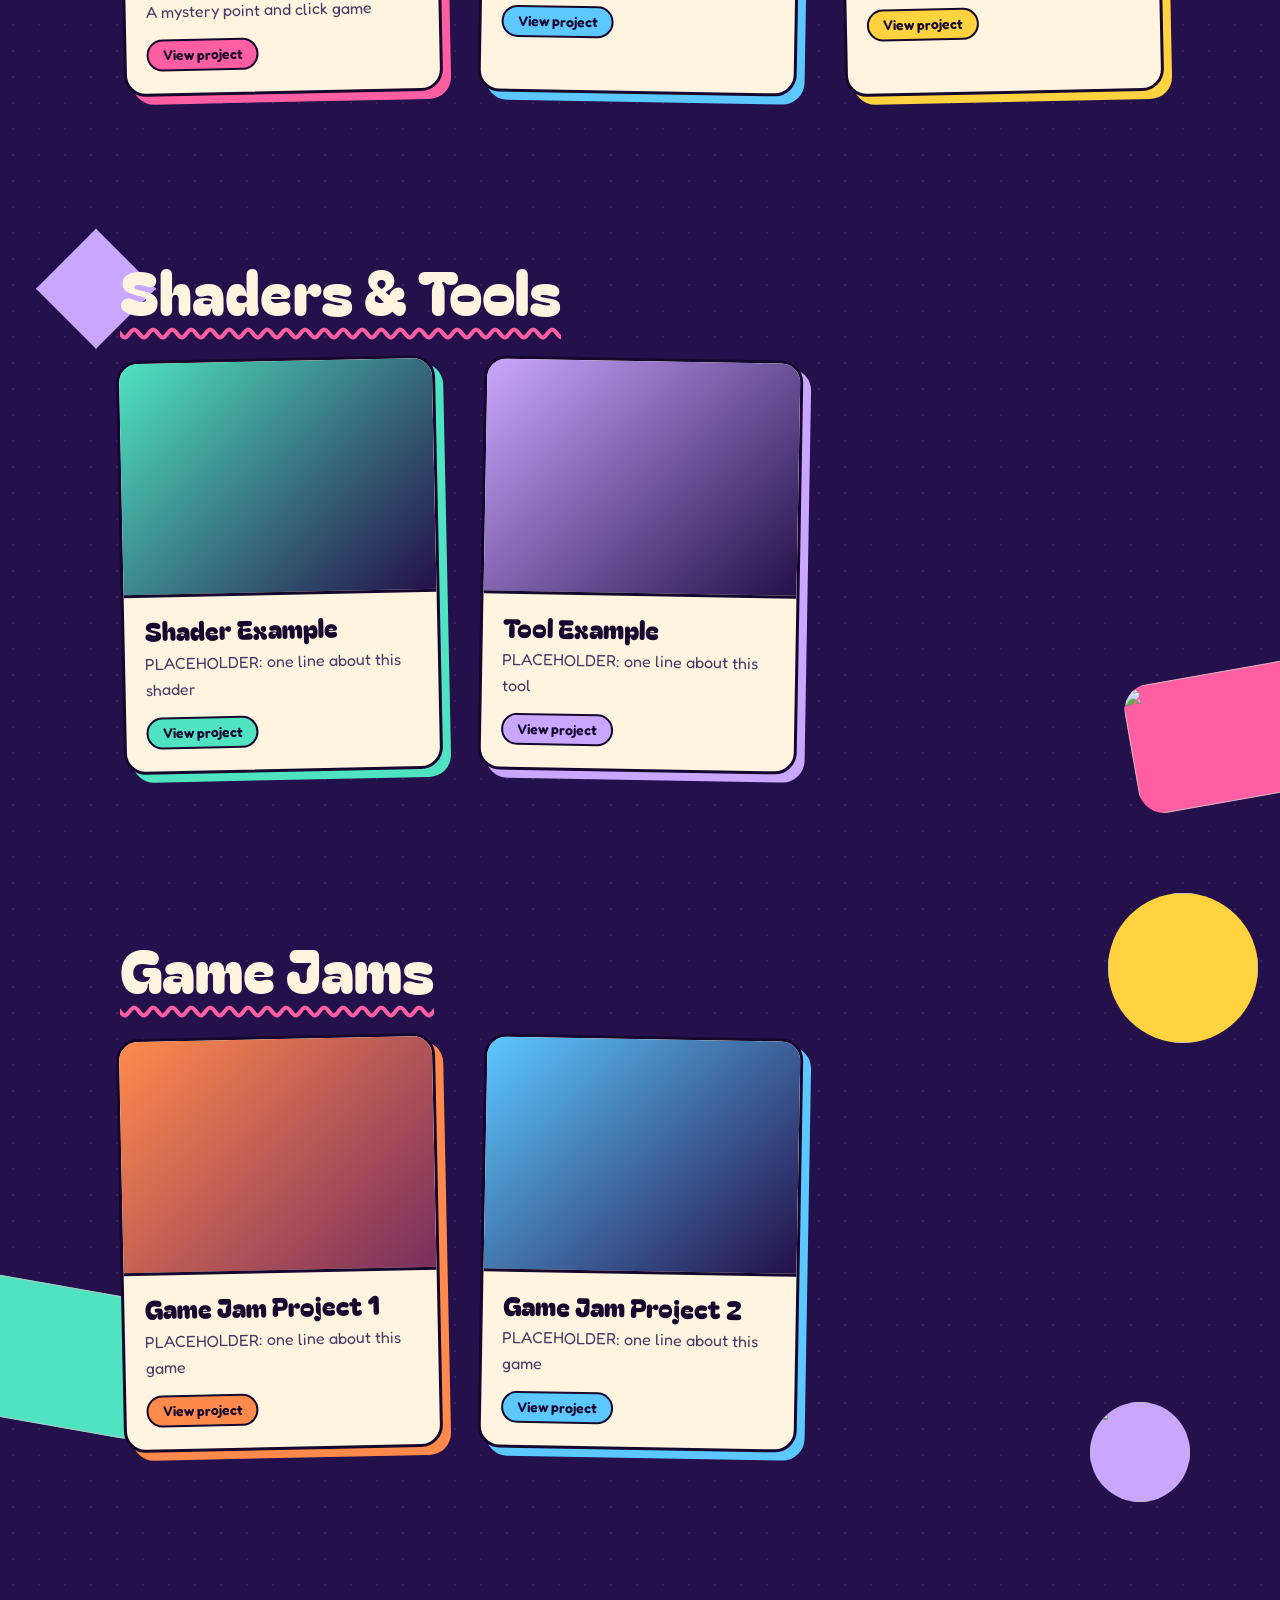
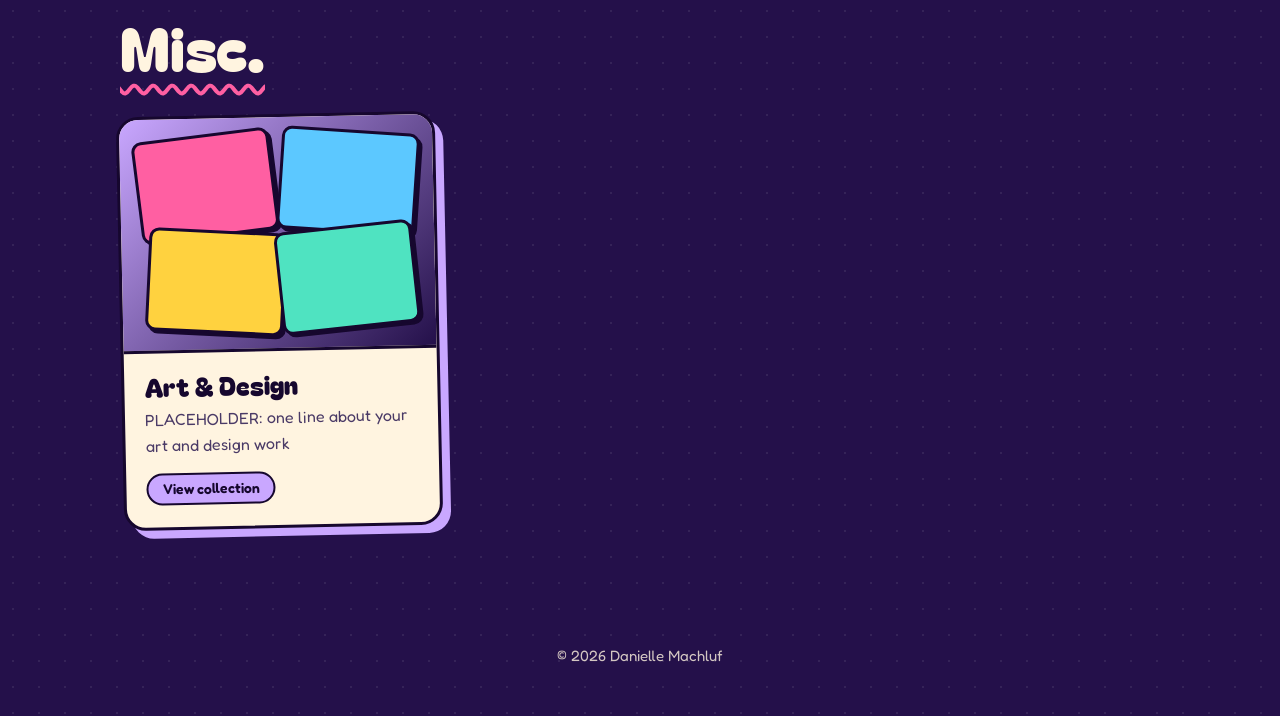
==== commit 72433dd5: "added interactability and fixed buttons" ====
--- a/index.html
+++ b/index.html
@@ -7,7 +7,8 @@
   <link rel="preconnect" href="https://fonts.googleapis.com">
   <link rel="preconnect" href="https://fonts.gstatic.com" crossorigin>
   <link href="https://fonts.googleapis.com/css2?family=Bagel+Fat+One&family=Fredoka:wght@400;500;600&display=swap" rel="stylesheet">
-  <link rel="stylesheet" href="style.css?v=7">
+  <link rel="stylesheet" href="style.css?v=8">
+  <script>document.documentElement.classList.add('js')</script>
 </head>
 <body>
 <!--
@@ -40,7 +41,7 @@
     <a class="btn" href="#projects">Games</a>
     <a class="btn mint" href="#tools">Shaders &amp; Tools</a>
     <a class="btn yellow" href="#jams">Game Jams</a>
-    <a class="btn sky" href="art.html">Art &amp; Design</a>
+    <a class="btn sky" href="#misc">Art &amp; Design</a>
   </div>
 </header>
 
@@ -126,6 +127,23 @@
     <img class="deco d10" src="assets/deco-10.png" alt="" aria-hidden="true" onerror="this.classList.add('shape');this.removeAttribute('src')">
   </section>
 
+  <section id="misc">
+    <h2>Misc.</h2>
+    <div class="grid">
+      <!-- COLLAGE CARD: the four pictures come from assets/art-1 ... art-4 (the same files as the Art & Design page).
+           To use one collage image you made instead: delete the four <span class="pic"> lines, remove "collage"
+           from the class, and add style="--img:url(assets/misc.jpg)" to that thumb div. -->
+      <a class="card" href="art.html" style="--accent:#C9A7FF">
+        <div class="thumb collage" aria-hidden="true">
+          <span class="pic p1"><img data-name="assets/art-1" alt=""></span>
+          <span class="pic p2"><img data-name="assets/art-2" alt=""></span>
+          <span class="pic p3"><img data-name="assets/art-3" alt=""></span>
+          <span class="pic p4"><img data-name="assets/art-4" alt=""></span>
+        </div>
+        <div class="info"><h3>Art &amp; Design</h3><p>PLACEHOLDER: one line about your art and design work</p><span class="chip">View collection</span></div>
+      </a>
+    </div>
+  </section>
 </main>
 
 <footer>© 2026 Danielle Machluf</footer>
@@ -141,5 +159,19 @@
     })});
   })();
 </script>
+<script>
+  document.querySelectorAll('.card,.tile,section h2,.bubble').forEach(function(el){el.classList.add('reveal')});
+  var els=document.querySelectorAll('.reveal');
+  if('IntersectionObserver' in window){
+    var io=new IntersectionObserver(function(es){es.forEach(function(e){if(e.isIntersecting){e.target.classList.add('in');io.unobserve(e.target)}})},{threshold:.12});
+    els.forEach(function(el){io.observe(el)});
+  }else{els.forEach(function(el){el.classList.add('in')})}
+  document.querySelectorAll('.pic img[data-name]').forEach(function(img){
+    var ext=['jpg','png','gif','webp','jpeg'],i=0;
+    img.onerror=next;
+    function next(){if(i>=ext.length){img.style.display='none';return}img.src=img.dataset.name+'.'+ext[i++]}
+    next();
+  });
+</script>
 </body>
 </html>
--- a/style.css
+++ b/style.css
@@ -1,4 +1,4 @@
-/* ===== Danielle portfolio style, version 7 ===== */
+/* ===== Danielle portfolio style, version 8 ===== */
 /* ===== COLORS: change these and the whole site changes ===== */
 :root{
   --bg:#24104A; --ink:#16072E; --cream:#FFF4E0;
@@ -174,4 +174,34 @@
 @media (max-width:700px){
   .d6,.d7,.d8,.d9,.d10,.d11,.d12,.d13,.d14{scale:.55}
   .d4{top:24px;left:auto;right:9%;width:80px;height:80px}
-}+}
+
+/* ===== Added in version 8: tidy hero buttons, collage card, animations ===== */
+.hero .btns{display:grid;grid-template-columns:repeat(4,auto);justify-content:center;gap:16px}
+.hero .btns .btn{text-align:center}
+@media (max-width:760px){.hero .btns{grid-template-columns:repeat(2,minmax(0,1fr));max-width:420px;margin:0 auto}}
+.shape.d3{background:var(--sky)}
+.shape.d5{background:var(--pink)}
+.collage{position:relative;overflow:hidden;background:linear-gradient(135deg,var(--lilac),#24104A)}
+.pic{position:absolute;width:44%;aspect-ratio:4/3;border:3px solid var(--ink);border-radius:10px;overflow:hidden;box-shadow:3px 3px 0 var(--ink);transition:rotate .35s,translate .35s}
+.pic img{display:block;width:100%;height:100%;object-fit:cover}
+.p1{left:5%;top:7%;rotate:-6deg;background:var(--pink)}
+.p2{right:5%;top:6%;rotate:5deg;background:var(--sky)}
+.p3{left:8%;bottom:7%;rotate:4deg;background:var(--yellow)}
+.p4{right:6%;bottom:8%;rotate:-5deg;background:var(--mint)}
+.card:hover .p1{rotate:-10deg;translate:-5px -5px}
+.card:hover .p2{rotate:9deg;translate:5px -5px}
+.card:hover .p3{rotate:8deg;translate:-5px 5px}
+.card:hover .p4{rotate:-9deg;translate:5px 5px}
+.thumb{transition:transform .4s}
+.card:hover .thumb:not(.collage){transform:scale(1.05)}
+@keyframes pop{from{opacity:0;scale:.85;translate:0 22px}to{opacity:1;scale:1;translate:0 0}}
+@keyframes swing{from,to{rotate:-1.5deg}50%{rotate:1.5deg}}
+.hero .avatar-hero{animation:pop .7s cubic-bezier(.2,1.4,.4,1) both}
+.hero h1{animation:pop .8s .1s cubic-bezier(.2,1.4,.4,1) both}
+.hero .tape{animation:pop .8s .25s cubic-bezier(.2,1.4,.4,1) both,swing 6s 1.2s ease-in-out infinite}
+.hero .btns{animation:pop .8s .4s cubic-bezier(.2,1.4,.4,1) both}
+.js .reveal{opacity:0;translate:0 28px;transition:opacity .6s ease,translate .6s ease}
+.js .reveal.in{opacity:1;translate:0 0}
+.js .card.reveal{transition:opacity .6s ease,translate .6s ease,transform .2s,box-shadow .2s}
+@media (prefers-reduced-motion:reduce){.js .reveal{opacity:1;translate:none}}
